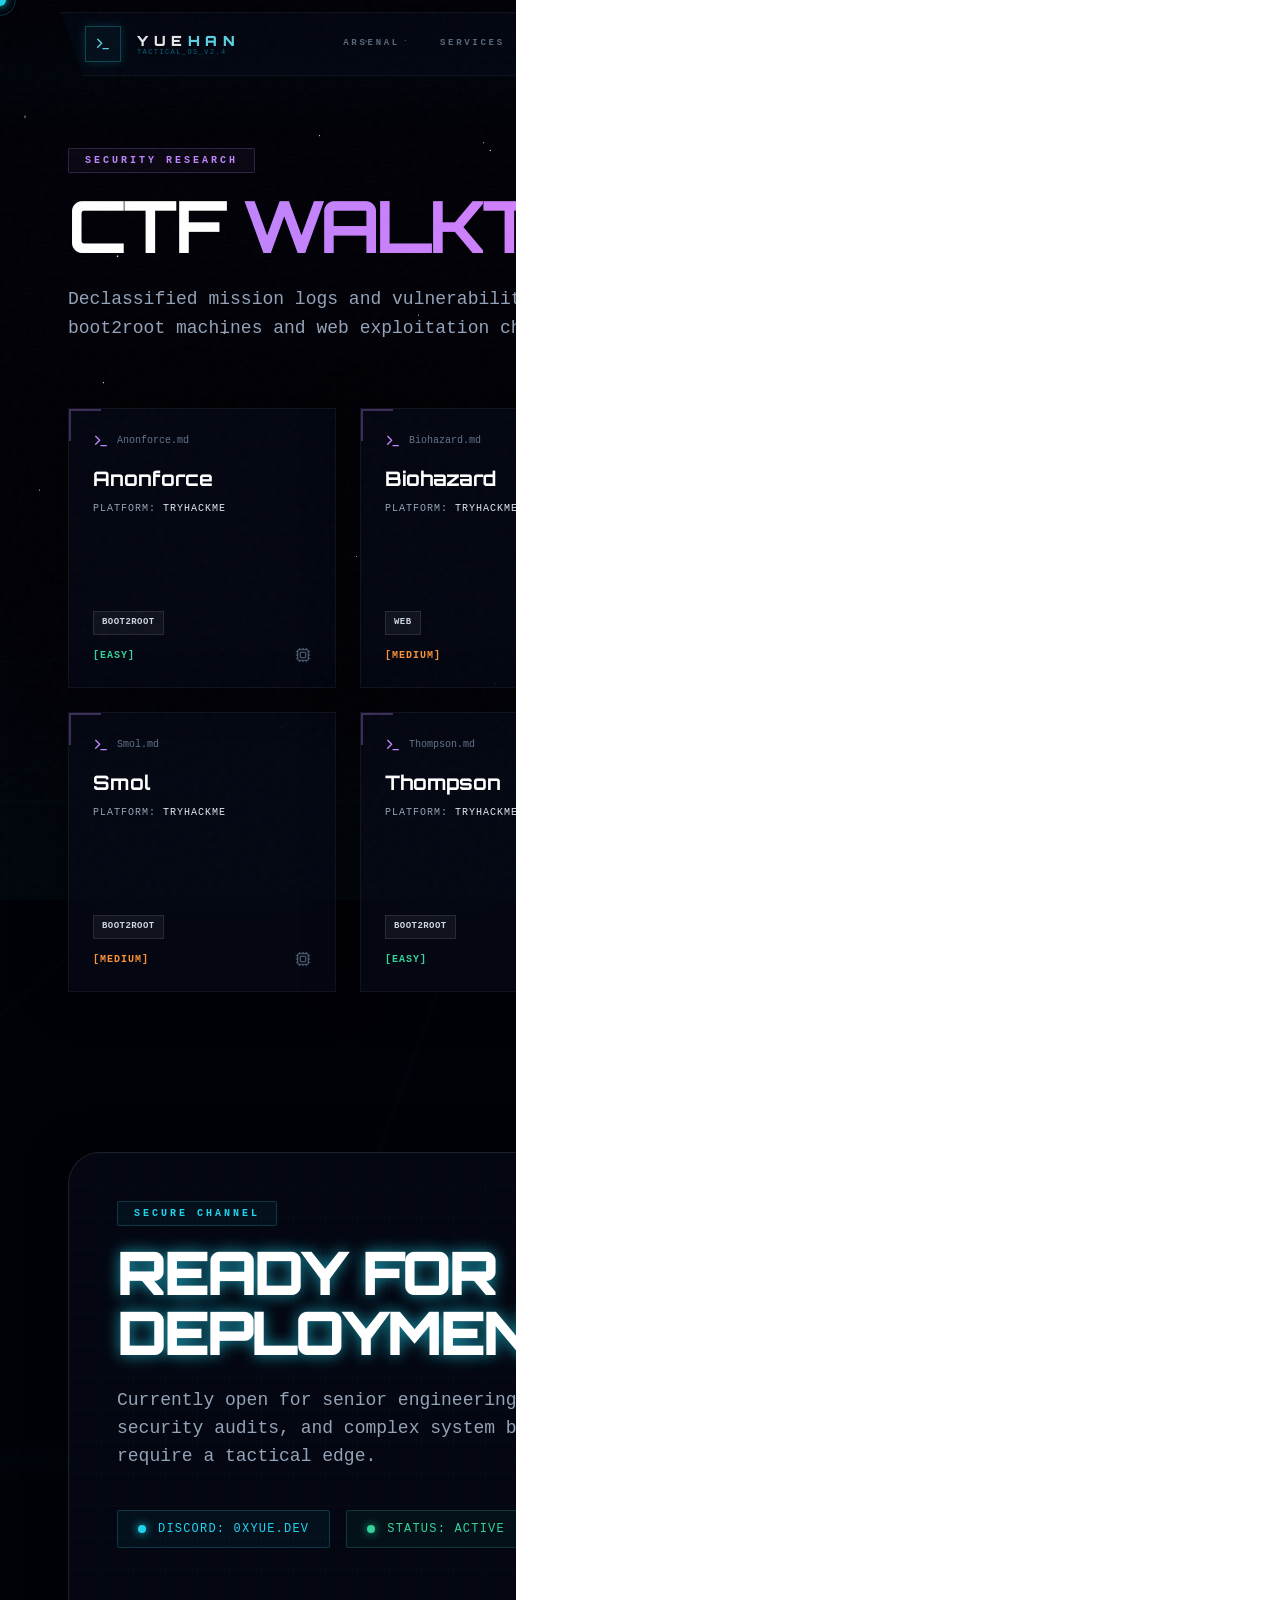
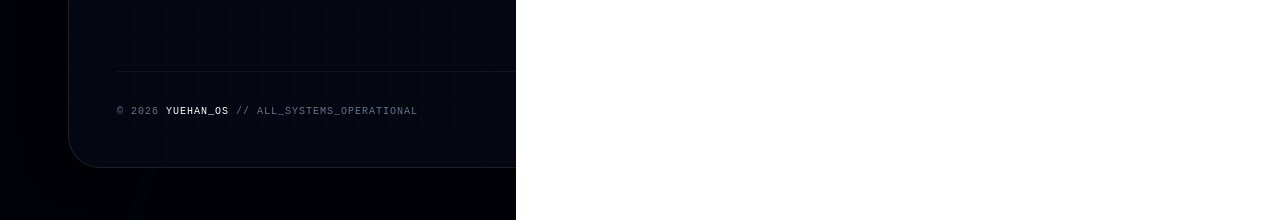
==== Walkthroughs/index.html @ 35891948 "feat: redesign Walkthroughs page to match portfolio aesthetic" ====
<!DOCTYPE html>
<html lang="en" class="dark">
  <head>
    <meta charset="UTF-8" />
    <meta name="viewport" content="width=device-width, initial-scale=1.0" />
    <title>Yuehan | Walkthroughs</title>
    <link href="https://fonts.googleapis.com/css2?family=JetBrains+Mono:wght@400;700&family=Orbitron:wght@400;700;900&display=swap" rel="stylesheet">
    <script type="module" crossorigin src="/assets/walkthroughs-Bju62c8s.js"></script>
    <link rel="modulepreload" crossorigin href="/assets/index-D3hZg1Zr.js">
    <link rel="stylesheet" crossorigin href="/assets/index-D-_V9vJ5.css">
  </head>
  <body>
    <div id="root" style="color: white; font-family: monospace; padding: 20px;">[ INITIALIZING NEURAL INTERFACE... ]</div>
  </body>
</html>
---- assets/index-D-_V9vJ5.css ----
*,:before,:after{--tw-border-spacing-x: 0;--tw-border-spacing-y: 0;--tw-translate-x: 0;--tw-translate-y: 0;--tw-rotate: 0;--tw-skew-x: 0;--tw-skew-y: 0;--tw-scale-x: 1;--tw-scale-y: 1;--tw-pan-x: ;--tw-pan-y: ;--tw-pinch-zoom: ;--tw-scroll-snap-strictness: proximity;--tw-gradient-from-position: ;--tw-gradient-via-position: ;--tw-gradient-to-position: ;--tw-ordinal: ;--tw-slashed-zero: ;--tw-numeric-figure: ;--tw-numeric-spacing: ;--tw-numeric-fraction: ;--tw-ring-inset: ;--tw-ring-offset-width: 0px;--tw-ring-offset-color: #fff;--tw-ring-color: rgb(59 130 246 / .5);--tw-ring-offset-shadow: 0 0 #0000;--tw-ring-shadow: 0 0 #0000;--tw-shadow: 0 0 #0000;--tw-shadow-colored: 0 0 #0000;--tw-blur: ;--tw-brightness: ;--tw-contrast: ;--tw-grayscale: ;--tw-hue-rotate: ;--tw-invert: ;--tw-saturate: ;--tw-sepia: ;--tw-drop-shadow: ;--tw-backdrop-blur: ;--tw-backdrop-brightness: ;--tw-backdrop-contrast: ;--tw-backdrop-grayscale: ;--tw-backdrop-hue-rotate: ;--tw-backdrop-invert: ;--tw-backdrop-opacity: ;--tw-backdrop-saturate: ;--tw-backdrop-sepia: ;--tw-contain-size: ;--tw-contain-layout: ;--tw-contain-paint: ;--tw-contain-style: }::backdrop{--tw-border-spacing-x: 0;--tw-border-spacing-y: 0;--tw-translate-x: 0;--tw-translate-y: 0;--tw-rotate: 0;--tw-skew-x: 0;--tw-skew-y: 0;--tw-scale-x: 1;--tw-scale-y: 1;--tw-pan-x: ;--tw-pan-y: ;--tw-pinch-zoom: ;--tw-scroll-snap-strictness: proximity;--tw-gradient-from-position: ;--tw-gradient-via-position: ;--tw-gradient-to-position: ;--tw-ordinal: ;--tw-slashed-zero: ;--tw-numeric-figure: ;--tw-numeric-spacing: ;--tw-numeric-fraction: ;--tw-ring-inset: ;--tw-ring-offset-width: 0px;--tw-ring-offset-color: #fff;--tw-ring-color: rgb(59 130 246 / .5);--tw-ring-offset-shadow: 0 0 #0000;--tw-ring-shadow: 0 0 #0000;--tw-shadow: 0 0 #0000;--tw-shadow-colored: 0 0 #0000;--tw-blur: ;--tw-brightness: ;--tw-contrast: ;--tw-grayscale: ;--tw-hue-rotate: ;--tw-invert: ;--tw-saturate: ;--tw-sepia: ;--tw-drop-shadow: ;--tw-backdrop-blur: ;--tw-backdrop-brightness: ;--tw-backdrop-contrast: ;--tw-backdrop-grayscale: ;--tw-backdrop-hue-rotate: ;--tw-backdrop-invert: ;--tw-backdrop-opacity: ;--tw-backdrop-saturate: ;--tw-backdrop-sepia: ;--tw-contain-size: ;--tw-contain-layout: ;--tw-contain-paint: ;--tw-contain-style: }*,:before,:after{box-sizing:border-box;border-width:0;border-style:solid;border-color:#e5e7eb}:before,:after{--tw-content: ""}html,:host{line-height:1.5;-webkit-text-size-adjust:100%;-moz-tab-size:4;-o-tab-size:4;tab-size:4;font-family:ui-sans-serif,system-ui,sans-serif,"Apple Color Emoji","Segoe UI Emoji",Segoe UI Symbol,"Noto Color Emoji";font-feature-settings:normal;font-variation-settings:normal;-webkit-tap-highlight-color:transparent}body{margin:0;line-height:inherit}hr{height:0;color:inherit;border-top-width:1px}abbr:where([title]){-webkit-text-decoration:underline dotted;text-decoration:underline dotted}h1,h2,h3,h4,h5,h6{font-size:inherit;font-weight:inherit}a{color:inherit;text-decoration:inherit}b,strong{font-weight:bolder}code,kbd,samp,pre{font-family:ui-monospace,SFMono-Regular,Menlo,Monaco,Consolas,Liberation Mono,Courier New,monospace;font-feature-settings:normal;font-variation-settings:normal;font-size:1em}small{font-size:80%}sub,sup{font-size:75%;line-height:0;position:relative;vertical-align:baseline}sub{bottom:-.25em}sup{top:-.5em}table{text-indent:0;border-color:inherit;border-collapse:collapse}button,input,optgroup,select,textarea{font-family:inherit;font-feature-settings:inherit;font-variation-settings:inherit;font-size:100%;font-weight:inherit;line-height:inherit;letter-spacing:inherit;color:inherit;margin:0;padding:0}button,select{text-transform:none}button,input:where([type=button]),input:where([type=reset]),input:where([type=submit]){-webkit-appearance:button;background-color:transparent;background-image:none}:-moz-focusring{outline:auto}:-moz-ui-invalid{box-shadow:none}progress{vertical-align:baseline}::-webkit-inner-spin-button,::-webkit-outer-spin-button{height:auto}[type=search]{-webkit-appearance:textfield;outline-offset:-2px}::-webkit-search-decoration{-webkit-appearance:none}::-webkit-file-upload-button{-webkit-appearance:button;font:inherit}summary{display:list-item}blockquote,dl,dd,h1,h2,h3,h4,h5,h6,hr,figure,p,pre{margin:0}fieldset{margin:0;padding:0}legend{padding:0}ol,ul,menu{list-style:none;margin:0;padding:0}dialog{padding:0}textarea{resize:vertical}input::-moz-placeholder,textarea::-moz-placeholder{opacity:1;color:#9ca3af}input::placeholder,textarea::placeholder{opacity:1;color:#9ca3af}button,[role=button]{cursor:pointer}:disabled{cursor:default}img,svg,video,canvas,audio,iframe,embed,object{display:block;vertical-align:middle}img,video{max-width:100%;height:auto}[hidden]:where(:not([hidden=until-found])){display:none}html{scroll-behavior:smooth}body{background:#010208;color:#e6edf3;font-family:JetBrains Mono,monospace;overflow-x:hidden}h1,h2,h3,.brand-font{font-family:Orbitron,sans-serif}::-moz-selection{background:#22d3ee47;color:#ecfeff}::selection{background:#22d3ee47;color:#ecfeff}.prose{color:var(--tw-prose-body);max-width:65ch}.prose :where(p):not(:where([class~=not-prose],[class~=not-prose] *)){margin-top:1.25em;margin-bottom:1.25em}.prose :where([class~=lead]):not(:where([class~=not-prose],[class~=not-prose] *)){color:var(--tw-prose-lead);font-size:1.25em;line-height:1.6;margin-top:1.2em;margin-bottom:1.2em}.prose :where(a):not(:where([class~=not-prose],[class~=not-prose] *)){color:var(--tw-prose-links);text-decoration:underline;font-weight:500}.prose :where(strong):not(:where([class~=not-prose],[class~=not-prose] *)){color:var(--tw-prose-bold);font-weight:600}.prose :where(a strong):not(:where([class~=not-prose],[class~=not-prose] *)){color:inherit}.prose :where(blockquote strong):not(:where([class~=not-prose],[class~=not-prose] *)){color:inherit}.prose :where(thead th strong):not(:where([class~=not-prose],[class~=not-prose] *)){color:inherit}.prose :where(ol):not(:where([class~=not-prose],[class~=not-prose] *)){list-style-type:decimal;margin-top:1.25em;margin-bottom:1.25em;padding-inline-start:1.625em}.prose :where(ol[type=A]):not(:where([class~=not-prose],[class~=not-prose] *)){list-style-type:upper-alpha}.prose :where(ol[type=a]):not(:where([class~=not-prose],[class~=not-prose] *)){list-style-type:lower-alpha}.prose :where(ol[type=A s]):not(:where([class~=not-prose],[class~=not-prose] *)){list-style-type:upper-alpha}.prose :where(ol[type=a s]):not(:where([class~=not-prose],[class~=not-prose] *)){list-style-type:lower-alpha}.prose :where(ol[type=I]):not(:where([class~=not-prose],[class~=not-prose] *)){list-style-type:upper-roman}.prose :where(ol[type=i]):not(:where([class~=not-prose],[class~=not-prose] *)){list-style-type:lower-roman}.prose :where(ol[type=I s]):not(:where([class~=not-prose],[class~=not-prose] *)){list-style-type:upper-roman}.prose :where(ol[type=i s]):not(:where([class~=not-prose],[class~=not-prose] *)){list-style-type:lower-roman}.prose :where(ol[type="1"]):not(:where([class~=not-prose],[class~=not-prose] *)){list-style-type:decimal}.prose :where(ul):not(:where([class~=not-prose],[class~=not-prose] *)){list-style-type:disc;margin-top:1.25em;margin-bottom:1.25em;padding-inline-start:1.625em}.prose :where(ol>li):not(:where([class~=not-prose],[class~=not-prose] *))::marker{font-weight:400;color:var(--tw-prose-counters)}.prose :where(ul>li):not(:where([class~=not-prose],[class~=not-prose] *))::marker{color:var(--tw-prose-bullets)}.prose :where(dt):not(:where([class~=not-prose],[class~=not-prose] *)){color:var(--tw-prose-headings);font-weight:600;margin-top:1.25em}.prose :where(hr):not(:where([class~=not-prose],[class~=not-prose] *)){border-color:var(--tw-prose-hr);border-top-width:1px;margin-top:3em;margin-bottom:3em}.prose :where(blockquote):not(:where([class~=not-prose],[class~=not-prose] *)){font-weight:500;font-style:italic;color:var(--tw-prose-quotes);border-inline-start-width:.25rem;border-inline-start-color:var(--tw-prose-quote-borders);quotes:"“""”""‘""’";margin-top:1.6em;margin-bottom:1.6em;padding-inline-start:1em}.prose :where(blockquote p:first-of-type):not(:where([class~=not-prose],[class~=not-prose] *)):before{content:open-quote}.prose :where(blockquote p:last-of-type):not(:where([class~=not-prose],[class~=not-prose] *)):after{content:close-quote}.prose :where(h1):not(:where([class~=not-prose],[class~=not-prose] *)){color:var(--tw-prose-headings);font-weight:800;font-size:2.25em;margin-top:0;margin-bottom:.8888889em;line-height:1.1111111}.prose :where(h1 strong):not(:where([class~=not-prose],[class~=not-prose] *)){font-weight:900;color:inherit}.prose :where(h2):not(:where([class~=not-prose],[class~=not-prose] *)){color:var(--tw-prose-headings);font-weight:700;font-size:1.5em;margin-top:2em;margin-bottom:1em;line-height:1.3333333}.prose :where(h2 strong):not(:where([class~=not-prose],[class~=not-prose] *)){font-weight:800;color:inherit}.prose :where(h3):not(:where([class~=not-prose],[class~=not-prose] *)){color:var(--tw-prose-headings);font-weight:600;font-size:1.25em;margin-top:1.6em;margin-bottom:.6em;line-height:1.6}.prose :where(h3 strong):not(:where([class~=not-prose],[class~=not-prose] *)){font-weight:700;color:inherit}.prose :where(h4):not(:where([class~=not-prose],[class~=not-prose] *)){color:var(--tw-prose-headings);font-weight:600;margin-top:1.5em;margin-bottom:.5em;line-height:1.5}.prose :where(h4 strong):not(:where([class~=not-prose],[class~=not-prose] *)){font-weight:700;color:inherit}.prose :where(img):not(:where([class~=not-prose],[class~=not-prose] *)){margin-top:2em;margin-bottom:2em}.prose :where(picture):not(:where([class~=not-prose],[class~=not-prose] *)){display:block;margin-top:2em;margin-bottom:2em}.prose :where(video):not(:where([class~=not-prose],[class~=not-prose] *)){margin-top:2em;margin-bottom:2em}.prose :where(kbd):not(:where([class~=not-prose],[class~=not-prose] *)){font-weight:500;font-family:inherit;color:var(--tw-prose-kbd);box-shadow:0 0 0 1px var(--tw-prose-kbd-shadows),0 3px 0 var(--tw-prose-kbd-shadows);font-size:.875em;border-radius:.3125rem;padding-top:.1875em;padding-inline-end:.375em;padding-bottom:.1875em;padding-inline-start:.375em}.prose :where(code):not(:where([class~=not-prose],[class~=not-prose] *)){color:var(--tw-prose-code);font-weight:600;font-size:.875em}.prose :where(code):not(:where([class~=not-prose],[class~=not-prose] *)):before{content:"`"}.prose :where(code):not(:where([class~=not-prose],[class~=not-prose] *)):after{content:"`"}.prose :where(a code):not(:where([class~=not-prose],[class~=not-prose] *)){color:inherit}.prose :where(h1 code):not(:where([class~=not-prose],[class~=not-prose] *)){color:inherit}.prose :where(h2 code):not(:where([class~=not-prose],[class~=not-prose] *)){color:inherit;font-size:.875em}.prose :where(h3 code):not(:where([class~=not-prose],[class~=not-prose] *)){color:inherit;font-size:.9em}.prose :where(h4 code):not(:where([class~=not-prose],[class~=not-prose] *)){color:inherit}.prose :where(blockquote code):not(:where([class~=not-prose],[class~=not-prose] *)){color:inherit}.prose :where(thead th code):not(:where([class~=not-prose],[class~=not-prose] *)){color:inherit}.prose :where(pre):not(:where([class~=not-prose],[class~=not-prose] *)){color:var(--tw-prose-pre-code);background-color:var(--tw-prose-pre-bg);overflow-x:auto;font-weight:400;font-size:.875em;line-height:1.7142857;margin-top:1.7142857em;margin-bottom:1.7142857em;border-radius:.375rem;padding-top:.8571429em;padding-inline-end:1.1428571em;padding-bottom:.8571429em;padding-inline-start:1.1428571em}.prose :where(pre code):not(:where([class~=not-prose],[class~=not-prose] *)){background-color:transparent;border-width:0;border-radius:0;padding:0;font-weight:inherit;color:inherit;font-size:inherit;font-family:inherit;line-height:inherit}.prose :where(pre code):not(:where([class~=not-prose],[class~=not-prose] *)):before{content:none}.prose :where(pre code):not(:where([class~=not-prose],[class~=not-prose] *)):after{content:none}.prose :where(table):not(:where([class~=not-prose],[class~=not-prose] *)){width:100%;table-layout:auto;margin-top:2em;margin-bottom:2em;font-size:.875em;line-height:1.7142857}.prose :where(thead):not(:where([class~=not-prose],[class~=not-prose] *)){border-bottom-width:1px;border-bottom-color:var(--tw-prose-th-borders)}.prose :where(thead th):not(:where([class~=not-prose],[class~=not-prose] *)){color:var(--tw-prose-headings);font-weight:600;vertical-align:bottom;padding-inline-end:.5714286em;padding-bottom:.5714286em;padding-inline-start:.5714286em}.prose :where(tbody tr):not(:where([class~=not-prose],[class~=not-prose] *)){border-bottom-width:1px;border-bottom-color:var(--tw-prose-td-borders)}.prose :where(tbody tr:last-child):not(:where([class~=not-prose],[class~=not-prose] *)){border-bottom-width:0}.prose :where(tbody td):not(:where([class~=not-prose],[class~=not-prose] *)){vertical-align:baseline}.prose :where(tfoot):not(:where([class~=not-prose],[class~=not-prose] *)){border-top-width:1px;border-top-color:var(--tw-prose-th-borders)}.prose :where(tfoot td):not(:where([class~=not-prose],[class~=not-prose] *)){vertical-align:top}.prose :where(th,td):not(:where([class~=not-prose],[class~=not-prose] *)){text-align:start}.prose :where(figure>*):not(:where([class~=not-prose],[class~=not-prose] *)){margin-top:0;margin-bottom:0}.prose :where(figcaption):not(:where([class~=not-prose],[class~=not-prose] *)){color:var(--tw-prose-captions);font-size:.875em;line-height:1.4285714;margin-top:.8571429em}.prose{--tw-prose-body: #374151;--tw-prose-headings: #111827;--tw-prose-lead: #4b5563;--tw-prose-links: #111827;--tw-prose-bold: #111827;--tw-prose-counters: #6b7280;--tw-prose-bullets: #d1d5db;--tw-prose-hr: #e5e7eb;--tw-prose-quotes: #111827;--tw-prose-quote-borders: #e5e7eb;--tw-prose-captions: #6b7280;--tw-prose-kbd: #111827;--tw-prose-kbd-shadows: rgb(17 24 39 / 10%);--tw-prose-code: #111827;--tw-prose-pre-code: #e5e7eb;--tw-prose-pre-bg: #1f2937;--tw-prose-th-borders: #d1d5db;--tw-prose-td-borders: #e5e7eb;--tw-prose-invert-body: #d1d5db;--tw-prose-invert-headings: #fff;--tw-prose-invert-lead: #9ca3af;--tw-prose-invert-links: #fff;--tw-prose-invert-bold: #fff;--tw-prose-invert-counters: #9ca3af;--tw-prose-invert-bullets: #4b5563;--tw-prose-invert-hr: #374151;--tw-prose-invert-quotes: #f3f4f6;--tw-prose-invert-quote-borders: #374151;--tw-prose-invert-captions: #9ca3af;--tw-prose-invert-kbd: #fff;--tw-prose-invert-kbd-shadows: rgb(255 255 255 / 10%);--tw-prose-invert-code: #fff;--tw-prose-invert-pre-code: #d1d5db;--tw-prose-invert-pre-bg: rgb(0 0 0 / 50%);--tw-prose-invert-th-borders: #4b5563;--tw-prose-invert-td-borders: #374151;font-size:1rem;line-height:1.75}.prose :where(picture>img):not(:where([class~=not-prose],[class~=not-prose] *)){margin-top:0;margin-bottom:0}.prose :where(li):not(:where([class~=not-prose],[class~=not-prose] *)){margin-top:.5em;margin-bottom:.5em}.prose :where(ol>li):not(:where([class~=not-prose],[class~=not-prose] *)){padding-inline-start:.375em}.prose :where(ul>li):not(:where([class~=not-prose],[class~=not-prose] *)){padding-inline-start:.375em}.prose :where(.prose>ul>li p):not(:where([class~=not-prose],[class~=not-prose] *)){margin-top:.75em;margin-bottom:.75em}.prose :where(.prose>ul>li>p:first-child):not(:where([class~=not-prose],[class~=not-prose] *)){margin-top:1.25em}.prose :where(.prose>ul>li>p:last-child):not(:where([class~=not-prose],[class~=not-prose] *)){margin-bottom:1.25em}.prose :where(.prose>ol>li>p:first-child):not(:where([class~=not-prose],[class~=not-prose] *)){margin-top:1.25em}.prose :where(.prose>ol>li>p:last-child):not(:where([class~=not-prose],[class~=not-prose] *)){margin-bottom:1.25em}.prose :where(ul ul,ul ol,ol ul,ol ol):not(:where([class~=not-prose],[class~=not-prose] *)){margin-top:.75em;margin-bottom:.75em}.prose :where(dl):not(:where([class~=not-prose],[class~=not-prose] *)){margin-top:1.25em;margin-bottom:1.25em}.prose :where(dd):not(:where([class~=not-prose],[class~=not-prose] *)){margin-top:.5em;padding-inline-start:1.625em}.prose :where(hr+*):not(:where([class~=not-prose],[class~=not-prose] *)){margin-top:0}.prose :where(h2+*):not(:where([class~=not-prose],[class~=not-prose] *)){margin-top:0}.prose :where(h3+*):not(:where([class~=not-prose],[class~=not-prose] *)){margin-top:0}.prose :where(h4+*):not(:where([class~=not-prose],[class~=not-prose] *)){margin-top:0}.prose :where(thead th:first-child):not(:where([class~=not-prose],[class~=not-prose] *)){padding-inline-start:0}.prose :where(thead th:last-child):not(:where([class~=not-prose],[class~=not-prose] *)){padding-inline-end:0}.prose :where(tbody td,tfoot td):not(:where([class~=not-prose],[class~=not-prose] *)){padding-top:.5714286em;padding-inline-end:.5714286em;padding-bottom:.5714286em;padding-inline-start:.5714286em}.prose :where(tbody td:first-child,tfoot td:first-child):not(:where([class~=not-prose],[class~=not-prose] *)){padding-inline-start:0}.prose :where(tbody td:last-child,tfoot td:last-child):not(:where([class~=not-prose],[class~=not-prose] *)){padding-inline-end:0}.prose :where(figure):not(:where([class~=not-prose],[class~=not-prose] *)){margin-top:2em;margin-bottom:2em}.prose :where(.prose>:first-child):not(:where([class~=not-prose],[class~=not-prose] *)){margin-top:0}.prose :where(.prose>:last-child):not(:where([class~=not-prose],[class~=not-prose] *)){margin-bottom:0}.prose-invert{--tw-prose-body: var(--tw-prose-invert-body);--tw-prose-headings: var(--tw-prose-invert-headings);--tw-prose-lead: var(--tw-prose-invert-lead);--tw-prose-links: var(--tw-prose-invert-links);--tw-prose-bold: var(--tw-prose-invert-bold);--tw-prose-counters: var(--tw-prose-invert-counters);--tw-prose-bullets: var(--tw-prose-invert-bullets);--tw-prose-hr: var(--tw-prose-invert-hr);--tw-prose-quotes: var(--tw-prose-invert-quotes);--tw-prose-quote-borders: var(--tw-prose-invert-quote-borders);--tw-prose-captions: var(--tw-prose-invert-captions);--tw-prose-kbd: var(--tw-prose-invert-kbd);--tw-prose-kbd-shadows: var(--tw-prose-invert-kbd-shadows);--tw-prose-code: var(--tw-prose-invert-code);--tw-prose-pre-code: var(--tw-prose-invert-pre-code);--tw-prose-pre-bg: var(--tw-prose-invert-pre-bg);--tw-prose-th-borders: var(--tw-prose-invert-th-borders);--tw-prose-td-borders: var(--tw-prose-invert-td-borders)}.glass-panel{background:#060a16bf;backdrop-filter:blur(24px);-webkit-backdrop-filter:blur(24px);border:1px solid rgba(34,211,238,.1);box-shadow:0 0 40px #00000080;position:relative}.cyber-corners:before,.cyber-corners:after{content:"";position:absolute;width:10px;height:10px;pointer-events:none;transition:all .3s ease}.cyber-corners:before{top:-1px;left:-1px;border-top:2px solid #22d3ee;border-left:2px solid #22d3ee}.cyber-corners:after{bottom:-1px;right:-1px;border-bottom:2px solid #dc2626;border-right:2px solid #dc2626}.cyber-corners:hover:before{width:20px;height:20px;box-shadow:0 0 10px #22d3ee}.cyber-corners:hover:after{width:20px;height:20px;box-shadow:0 0 10px #dc2626}.hud-tag{position:absolute;top:-.75rem;left:1.5rem;z-index:10;border-width:1px;border-color:#22d3ee4d;--tw-bg-opacity: 1;background-color:rgb(1 2 8 / var(--tw-bg-opacity, 1));padding:.125rem .5rem;font-family:ui-monospace,SFMono-Regular,Menlo,Monaco,Consolas,Liberation Mono,Courier New,monospace;font-size:8px;text-transform:uppercase;letter-spacing:.2em;--tw-text-opacity: 1;color:rgb(34 211 238 / var(--tw-text-opacity, 1))}.cyber-button{position:relative;--tw-bg-opacity: 1;background-color:rgb(34 211 238 / var(--tw-bg-opacity, 1));padding:1rem 2rem;font-weight:700;text-transform:uppercase;letter-spacing:.1em;--tw-text-opacity: 1;color:rgb(2 6 23 / var(--tw-text-opacity, 1));transition-property:all;transition-timing-function:cubic-bezier(.4,0,.2,1);transition-duration:.3s;clip-path:polygon(12% 0,100% 0,100% 75%,88% 100%,0 100%,0% 25%)}.cyber-button:hover{--tw-translate-y: -.25rem;transform:translate(var(--tw-translate-x),var(--tw-translate-y)) rotate(var(--tw-rotate)) skew(var(--tw-skew-x)) skewY(var(--tw-skew-y)) scaleX(var(--tw-scale-x)) scaleY(var(--tw-scale-y));--tw-bg-opacity: 1;background-color:rgb(103 232 249 / var(--tw-bg-opacity, 1));--tw-shadow: 0 0 30px rgba(34,211,238,.6);--tw-shadow-colored: 0 0 30px var(--tw-shadow-color);box-shadow:var(--tw-ring-offset-shadow, 0 0 #0000),var(--tw-ring-shadow, 0 0 #0000),var(--tw-shadow)}.section-shell{position:relative;margin-left:auto;margin-right:auto;width:100%;max-width:80rem;padding-left:1rem;padding-right:1rem}@media(min-width:640px){.section-shell{padding-left:1.5rem;padding-right:1.5rem}}@media(min-width:1024px){.section-shell{padding-left:3rem;padding-right:3rem}}.section-kicker{display:inline-flex;align-items:center;gap:.75rem;border-radius:.125rem;border-width:1px;border-color:#22d3ee33;background-color:#22d3ee0d;padding:.25rem 1rem;font-size:10px;font-weight:700;text-transform:uppercase;letter-spacing:.3em;--tw-text-opacity: 1;color:rgb(34 211 238 / var(--tw-text-opacity, 1))}.section-title{font-size:2.25rem;line-height:2.5rem;font-weight:900;text-transform:uppercase;letter-spacing:-.05em;--tw-text-opacity: 1;color:rgb(255 255 255 / var(--tw-text-opacity, 1))}@media(min-width:768px){.section-title{font-size:3.75rem;line-height:1}}@media(min-width:1024px){.section-title{font-size:4.5rem;line-height:1}}.text-glow-cyan{text-shadow:0 0 15px rgba(34,211,238,.7)}@keyframes cyber-glitch{0%{transform:translate(2px);opacity:.8}20%{transform:translate(-2px,-2px);opacity:.5;filter:hue-rotate(90deg)}40%{transform:translate(2px,2px);opacity:.7;filter:contrast(200%)}60%{transform:translate(-2px);opacity:.6;filter:blur(1px)}80%{transform:translate(2px,-2px);opacity:.8}to{transform:translate(0);opacity:1}}.glitch-active{animation:cyber-glitch .1s steps(2) infinite;pointer-events:none;-webkit-user-select:none;-moz-user-select:none;user-select:none}.pointer-events-none{pointer-events:none}.visible{visibility:visible}.static{position:static}.fixed{position:fixed}.absolute{position:absolute}.relative{position:relative}.inset-0{top:0;right:0;bottom:0;left:0}.-left-1\.5{left:-.375rem}.-left-4{left:-1rem}.-top-1\.5{top:-.375rem}.-top-4{top:-1rem}.-top-6{top:-1.5rem}.bottom-0{bottom:0}.bottom-4{bottom:1rem}.bottom-6{bottom:1.5rem}.bottom-8{bottom:2rem}.left-0{left:0}.left-1\/2{left:50%}.left-6{left:1.5rem}.left-\[-5px\]{left:-5px}.right-0{right:0}.right-4{right:1rem}.right-6{right:1.5rem}.top-0{top:0}.top-1\/2{top:50%}.top-4{top:1rem}.top-6{top:1.5rem}.z-0{z-index:0}.z-10{z-index:10}.z-20{z-index:20}.z-50{z-index:50}.z-\[-1\]{z-index:-1}.z-\[100\]{z-index:100}.z-\[35\]{z-index:35}.z-\[80\]{z-index:80}.z-\[9998\]{z-index:9998}.z-\[9999\]{z-index:9999}.mx-auto{margin-left:auto;margin-right:auto}.-mt-1{margin-top:-.25rem}.mb-1{margin-bottom:.25rem}.mb-10{margin-bottom:2.5rem}.mb-16{margin-bottom:4rem}.mb-2{margin-bottom:.5rem}.mb-3{margin-bottom:.75rem}.mb-4{margin-bottom:1rem}.mb-6{margin-bottom:1.5rem}.mb-8{margin-bottom:2rem}.mr-2{margin-right:.5rem}.mt-0\.5{margin-top:.125rem}.mt-1{margin-top:.25rem}.mt-10{margin-top:2.5rem}.mt-12{margin-top:3rem}.mt-16{margin-top:4rem}.mt-2{margin-top:.5rem}.mt-4{margin-top:1rem}.mt-6{margin-top:1.5rem}.mt-8{margin-top:2rem}.mt-auto{margin-top:auto}.line-clamp-3{overflow:hidden;display:-webkit-box;-webkit-box-orient:vertical;-webkit-line-clamp:3}.block{display:block}.flex{display:flex}.inline-flex{display:inline-flex}.grid{display:grid}.hidden{display:none}.h-1{height:.25rem}.h-1\.5{height:.375rem}.h-12{height:3rem}.h-16{height:4rem}.h-2{height:.5rem}.h-3{height:.75rem}.h-32{height:8rem}.h-4{height:1rem}.h-48{height:12rem}.h-5{height:1.25rem}.h-6{height:1.5rem}.h-64{height:16rem}.h-8{height:2rem}.h-9{height:2.25rem}.h-\[1px\]{height:1px}.h-\[280px\]{height:280px}.h-\[2px\]{height:2px}.h-\[600px\]{height:600px}.h-full{height:100%}.max-h-\[85vh\]{max-height:85vh}.max-h-\[90vh\]{max-height:90vh}.min-h-\[24rem\]{min-height:24rem}.min-h-\[30rem\]{min-height:30rem}.min-h-\[600px\]{min-height:600px}.min-h-\[calc\(100vh-6rem\)\]{min-height:calc(100vh - 6rem)}.min-h-screen{min-height:100vh}.w-0{width:0px}.w-1{width:.25rem}.w-1\.5{width:.375rem}.w-1\/2{width:50%}.w-1\/3{width:33.333333%}.w-10{width:2.5rem}.w-12{width:3rem}.w-2{width:.5rem}.w-3{width:.75rem}.w-4{width:1rem}.w-48{width:12rem}.w-5{width:1.25rem}.w-6{width:1.5rem}.w-8{width:2rem}.w-9{width:2.25rem}.w-\[1px\]{width:1px}.w-\[600px\]{width:600px}.w-\[85\%\]{width:85%}.w-fit{width:-moz-fit-content;width:fit-content}.w-full{width:100%}.max-w-2xl{max-width:42rem}.max-w-3xl{max-width:48rem}.max-w-4xl{max-width:56rem}.max-w-5xl{max-width:64rem}.max-w-full{max-width:100%}.max-w-none{max-width:none}.max-w-xl{max-width:36rem}.flex-1{flex:1 1 0%}.flex-none{flex:none}.flex-shrink-0{flex-shrink:0}.flex-grow{flex-grow:1}.origin-center{transform-origin:center}.-translate-x-1\/2{--tw-translate-x: -50%;transform:translate(var(--tw-translate-x),var(--tw-translate-y)) rotate(var(--tw-rotate)) skew(var(--tw-skew-x)) skewY(var(--tw-skew-y)) scaleX(var(--tw-scale-x)) scaleY(var(--tw-scale-y))}.-translate-y-1\/2{--tw-translate-y: -50%;transform:translate(var(--tw-translate-x),var(--tw-translate-y)) rotate(var(--tw-rotate)) skew(var(--tw-skew-x)) skewY(var(--tw-skew-y)) scaleX(var(--tw-scale-x)) scaleY(var(--tw-scale-y))}.translate-y-0{--tw-translate-y: 0px;transform:translate(var(--tw-translate-x),var(--tw-translate-y)) rotate(var(--tw-rotate)) skew(var(--tw-skew-x)) skewY(var(--tw-skew-y)) scaleX(var(--tw-scale-x)) scaleY(var(--tw-scale-y))}.rotate-90{--tw-rotate: 90deg;transform:translate(var(--tw-translate-x),var(--tw-translate-y)) rotate(var(--tw-rotate)) skew(var(--tw-skew-x)) skewY(var(--tw-skew-y)) scaleX(var(--tw-scale-x)) scaleY(var(--tw-scale-y))}.scale-110{--tw-scale-x: 1.1;--tw-scale-y: 1.1;transform:translate(var(--tw-translate-x),var(--tw-translate-y)) rotate(var(--tw-rotate)) skew(var(--tw-skew-x)) skewY(var(--tw-skew-y)) scaleX(var(--tw-scale-x)) scaleY(var(--tw-scale-y))}.scale-150{--tw-scale-x: 1.5;--tw-scale-y: 1.5;transform:translate(var(--tw-translate-x),var(--tw-translate-y)) rotate(var(--tw-rotate)) skew(var(--tw-skew-x)) skewY(var(--tw-skew-y)) scaleX(var(--tw-scale-x)) scaleY(var(--tw-scale-y))}.transform{transform:translate(var(--tw-translate-x),var(--tw-translate-y)) rotate(var(--tw-rotate)) skew(var(--tw-skew-x)) skewY(var(--tw-skew-y)) scaleX(var(--tw-scale-x)) scaleY(var(--tw-scale-y))}.animate-\[data-flow_20s_linear_infinite\]{animation:data-flow 20s linear infinite}@keyframes bounce{0%,to{transform:translateY(-25%);animation-timing-function:cubic-bezier(.8,0,1,1)}50%{transform:none;animation-timing-function:cubic-bezier(0,0,.2,1)}}.animate-bounce{animation:bounce 1s infinite}@keyframes pulse{50%{opacity:.5}}.animate-pulse{animation:pulse 2s cubic-bezier(.4,0,.6,1) infinite}@keyframes spin{to{transform:rotate(360deg)}}.animate-spin{animation:spin 1s linear infinite}.cursor-pointer{cursor:pointer}.resize{resize:both}.grid-cols-1{grid-template-columns:repeat(1,minmax(0,1fr))}.grid-cols-2{grid-template-columns:repeat(2,minmax(0,1fr))}.flex-col{flex-direction:column}.flex-wrap{flex-wrap:wrap}.items-start{align-items:flex-start}.items-end{align-items:flex-end}.items-center{align-items:center}.justify-end{justify-content:flex-end}.justify-center{justify-content:center}.justify-between{justify-content:space-between}.gap-10{gap:2.5rem}.gap-12{gap:3rem}.gap-2{gap:.5rem}.gap-3{gap:.75rem}.gap-4{gap:1rem}.gap-6{gap:1.5rem}.gap-8{gap:2rem}.gap-x-6{-moz-column-gap:1.5rem;column-gap:1.5rem}.gap-y-3{row-gap:.75rem}.space-y-12>:not([hidden])~:not([hidden]){--tw-space-y-reverse: 0;margin-top:calc(3rem * calc(1 - var(--tw-space-y-reverse)));margin-bottom:calc(3rem * var(--tw-space-y-reverse))}.space-y-3>:not([hidden])~:not([hidden]){--tw-space-y-reverse: 0;margin-top:calc(.75rem * calc(1 - var(--tw-space-y-reverse)));margin-bottom:calc(.75rem * var(--tw-space-y-reverse))}.space-y-4>:not([hidden])~:not([hidden]){--tw-space-y-reverse: 0;margin-top:calc(1rem * calc(1 - var(--tw-space-y-reverse)));margin-bottom:calc(1rem * var(--tw-space-y-reverse))}.space-y-5>:not([hidden])~:not([hidden]){--tw-space-y-reverse: 0;margin-top:calc(1.25rem * calc(1 - var(--tw-space-y-reverse)));margin-bottom:calc(1.25rem * var(--tw-space-y-reverse))}.space-y-6>:not([hidden])~:not([hidden]){--tw-space-y-reverse: 0;margin-top:calc(1.5rem * calc(1 - var(--tw-space-y-reverse)));margin-bottom:calc(1.5rem * var(--tw-space-y-reverse))}.overflow-hidden{overflow:hidden}.overflow-y-auto{overflow-y:auto}.truncate{overflow:hidden;text-overflow:ellipsis;white-space:nowrap}.whitespace-nowrap{white-space:nowrap}.rounded{border-radius:.25rem}.rounded-2xl{border-radius:1rem}.rounded-\[2rem\]{border-radius:2rem}.rounded-full{border-radius:9999px}.rounded-none{border-radius:0}.rounded-sm{border-radius:.125rem}.rounded-xl{border-radius:.75rem}.border{border-width:1px}.border-4{border-width:4px}.border-b{border-bottom-width:1px}.border-b-2{border-bottom-width:2px}.border-l{border-left-width:1px}.border-l-2{border-left-width:2px}.border-r{border-right-width:1px}.border-r-2{border-right-width:2px}.border-t{border-top-width:1px}.border-t-2{border-top-width:2px}.\!border-purple-400\/20{border-color:#c084fc33!important}.border-cyan-400{--tw-border-opacity: 1;border-color:rgb(34 211 238 / var(--tw-border-opacity, 1))}.border-cyan-400\/0{border-color:#22d3ee00}.border-cyan-400\/15{border-color:#22d3ee26}.border-cyan-400\/20{border-color:#22d3ee33}.border-cyan-400\/30{border-color:#22d3ee4d}.border-cyan-400\/50{border-color:#22d3ee80}.border-cyan-500\/30{border-color:#06b6d44d}.border-cyan-500\/50{border-color:#06b6d480}.border-emerald-400\/20{border-color:#34d39933}.border-emerald-500\/30{border-color:#10b9814d}.border-orange-500\/30{border-color:#f973164d}.border-purple-400\/30{border-color:#c084fc4d}.border-purple-500\/20{border-color:#a855f733}.border-rose-500\/30{border-color:#f43f5e4d}.border-rose-500\/50{border-color:#f43f5e80}.border-white\/10{border-color:#ffffff1a}.border-white\/5{border-color:#ffffff0d}.border-t-cyan-400{--tw-border-opacity: 1;border-top-color:rgb(34 211 238 / var(--tw-border-opacity, 1))}.border-t-purple-500{--tw-border-opacity: 1;border-top-color:rgb(168 85 247 / var(--tw-border-opacity, 1))}.\!bg-purple-400\/5{background-color:#c084fc0d!important}.bg-\[\#010208\]{--tw-bg-opacity: 1;background-color:rgb(1 2 8 / var(--tw-bg-opacity, 1))}.bg-\[\#020617\]\/70{background-color:#020617b3}.bg-\[\#060a16\]\/90{background-color:#060a16e6}.bg-black\/60{background-color:#0009}.bg-cyan-400{--tw-bg-opacity: 1;background-color:rgb(34 211 238 / var(--tw-bg-opacity, 1))}.bg-cyan-400\/10{background-color:#22d3ee1a}.bg-cyan-400\/5{background-color:#22d3ee0d}.bg-cyan-500{--tw-bg-opacity: 1;background-color:rgb(6 182 212 / var(--tw-bg-opacity, 1))}.bg-cyan-500\/10{background-color:#06b6d41a}.bg-cyan-500\/20{background-color:#06b6d433}.bg-cyan-500\/5{background-color:#06b6d40d}.bg-emerald-400{--tw-bg-opacity: 1;background-color:rgb(52 211 153 / var(--tw-bg-opacity, 1))}.bg-emerald-400\/5{background-color:#34d3990d}.bg-emerald-500\/10{background-color:#10b9811a}.bg-emerald-500\/20{background-color:#10b98133}.bg-orange-500\/10{background-color:#f973161a}.bg-purple-400\/10{background-color:#c084fc1a}.bg-purple-500{--tw-bg-opacity: 1;background-color:rgb(168 85 247 / var(--tw-bg-opacity, 1))}.bg-purple-500\/5{background-color:#a855f70d}.bg-red-600{--tw-bg-opacity: 1;background-color:rgb(220 38 38 / var(--tw-bg-opacity, 1))}.bg-rose-500{--tw-bg-opacity: 1;background-color:rgb(244 63 94 / var(--tw-bg-opacity, 1))}.bg-rose-500\/10{background-color:#f43f5e1a}.bg-rose-500\/5{background-color:#f43f5e0d}.bg-slate-900\/90{background-color:#0f172ae6}.bg-slate-900\/95{background-color:#0f172af2}.bg-slate-950\/50{background-color:#02061780}.bg-slate-950\/80{background-color:#020617cc}.bg-transparent{background-color:transparent}.bg-white{--tw-bg-opacity: 1;background-color:rgb(255 255 255 / var(--tw-bg-opacity, 1))}.bg-white\/10{background-color:#ffffff1a}.bg-white\/20{background-color:#fff3}.bg-white\/5{background-color:#ffffff0d}.bg-\[linear-gradient\(90deg\,rgba\(34\,211\,238\,0\.03\)_1px\,transparent_1px\)\,linear-gradient\(180deg\,rgba\(34\,211\,238\,0\.03\)_1px\,transparent_1px\)\]{background-image:linear-gradient(90deg,rgba(34,211,238,.03) 1px,transparent 1px),linear-gradient(180deg,rgba(34,211,238,.03) 1px,transparent 1px)}.bg-\[linear-gradient\(rgba\(34\,211\,238\,0\.02\)_1px\,transparent_1px\)\,linear-gradient\(90deg\,rgba\(34\,211\,238\,0\.02\)_1px\,transparent_1px\)\]{background-image:linear-gradient(rgba(34,211,238,.02) 1px,transparent 1px),linear-gradient(90deg,rgba(34,211,238,.02) 1px,transparent 1px)}.bg-\[linear-gradient\(rgba\(34\,211\,238\,0\.03\)_1px\,transparent_1px\)\,linear-gradient\(90deg\,rgba\(34\,211\,238\,0\.03\)_1px\,transparent_1px\)\]{background-image:linear-gradient(rgba(34,211,238,.03) 1px,transparent 1px),linear-gradient(90deg,rgba(34,211,238,.03) 1px,transparent 1px)}.bg-\[radial-gradient\(circle_at_top\,rgba\(34\,211\,238\,0\.14\)\,transparent_36\%\)\,radial-gradient\(circle_at_bottom_right\,rgba\(225\,29\,72\,0\.12\)\,transparent_30\%\)\]{background-image:radial-gradient(circle at top,rgba(34,211,238,.14),transparent 36%),radial-gradient(circle at bottom right,rgba(225,29,72,.12),transparent 30%)}.bg-\[radial-gradient\(circle_at_top_left\,rgba\(34\,211\,238\,0\.18\)\,transparent_32\%\)\,radial-gradient\(circle_at_bottom_right\,rgba\(225\,29\,72\,0\.12\)\,transparent_28\%\)\,linear-gradient\(180deg\,rgba\(2\,6\,23\,0\.15\)_0\%\,rgba\(2\,6\,23\,0\.55\)_58\%\,rgba\(2\,6\,23\,0\.92\)_100\%\)\]{background-image:radial-gradient(circle at top left,rgba(34,211,238,.18),transparent 32%),radial-gradient(circle at bottom right,rgba(225,29,72,.12),transparent 28%),linear-gradient(180deg,#02061726,#0206178c 58%,#020617eb)}.bg-gradient-to-b{background-image:linear-gradient(to bottom,var(--tw-gradient-stops))}.bg-gradient-to-br{background-image:linear-gradient(to bottom right,var(--tw-gradient-stops))}.bg-gradient-to-r{background-image:linear-gradient(to right,var(--tw-gradient-stops))}.bg-gradient-to-t{background-image:linear-gradient(to top,var(--tw-gradient-stops))}.from-\[\#020617\]{--tw-gradient-from: #020617 var(--tw-gradient-from-position);--tw-gradient-to: rgb(2 6 23 / 0) var(--tw-gradient-to-position);--tw-gradient-stops: var(--tw-gradient-from), var(--tw-gradient-to)}.from-cyan-300{--tw-gradient-from: #67e8f9 var(--tw-gradient-from-position);--tw-gradient-to: rgb(103 232 249 / 0) var(--tw-gradient-to-position);--tw-gradient-stops: var(--tw-gradient-from), var(--tw-gradient-to)}.from-cyan-400{--tw-gradient-from: #22d3ee var(--tw-gradient-from-position);--tw-gradient-to: rgb(34 211 238 / 0) var(--tw-gradient-to-position);--tw-gradient-stops: var(--tw-gradient-from), var(--tw-gradient-to)}.from-cyan-500\/50{--tw-gradient-from: rgb(6 182 212 / .5) var(--tw-gradient-from-position);--tw-gradient-to: rgb(6 182 212 / 0) var(--tw-gradient-to-position);--tw-gradient-stops: var(--tw-gradient-from), var(--tw-gradient-to)}.from-purple-400{--tw-gradient-from: #c084fc var(--tw-gradient-from-position);--tw-gradient-to: rgb(192 132 252 / 0) var(--tw-gradient-to-position);--tw-gradient-stops: var(--tw-gradient-from), var(--tw-gradient-to)}.from-rose-400{--tw-gradient-from: #fb7185 var(--tw-gradient-from-position);--tw-gradient-to: rgb(251 113 133 / 0) var(--tw-gradient-to-position);--tw-gradient-stops: var(--tw-gradient-from), var(--tw-gradient-to)}.from-slate-900{--tw-gradient-from: #0f172a var(--tw-gradient-from-position);--tw-gradient-to: rgb(15 23 42 / 0) var(--tw-gradient-to-position);--tw-gradient-stops: var(--tw-gradient-from), var(--tw-gradient-to)}.from-transparent{--tw-gradient-from: transparent var(--tw-gradient-from-position);--tw-gradient-to: rgb(0 0 0 / 0) var(--tw-gradient-to-position);--tw-gradient-stops: var(--tw-gradient-from), var(--tw-gradient-to)}.from-white\/10{--tw-gradient-from: rgb(255 255 255 / .1) var(--tw-gradient-from-position);--tw-gradient-to: rgb(255 255 255 / 0) var(--tw-gradient-to-position);--tw-gradient-stops: var(--tw-gradient-from), var(--tw-gradient-to)}.via-\[\#020617\]\/60{--tw-gradient-to: rgb(2 6 23 / 0) var(--tw-gradient-to-position);--tw-gradient-stops: var(--tw-gradient-from), rgb(2 6 23 / .6) var(--tw-gradient-via-position), var(--tw-gradient-to)}.via-cyan-400{--tw-gradient-to: rgb(34 211 238 / 0) var(--tw-gradient-to-position);--tw-gradient-stops: var(--tw-gradient-from), #22d3ee var(--tw-gradient-via-position), var(--tw-gradient-to)}.via-cyan-400\/20{--tw-gradient-to: rgb(34 211 238 / 0) var(--tw-gradient-to-position);--tw-gradient-stops: var(--tw-gradient-from), rgb(34 211 238 / .2) var(--tw-gradient-via-position), var(--tw-gradient-to)}.via-purple-500{--tw-gradient-to: rgb(168 85 247 / 0) var(--tw-gradient-to-position);--tw-gradient-stops: var(--tw-gradient-from), #a855f7 var(--tw-gradient-via-position), var(--tw-gradient-to)}.via-rose-500\/20{--tw-gradient-to: rgb(244 63 94 / 0) var(--tw-gradient-to-position);--tw-gradient-stops: var(--tw-gradient-from), rgb(244 63 94 / .2) var(--tw-gradient-via-position), var(--tw-gradient-to)}.via-transparent{--tw-gradient-to: rgb(0 0 0 / 0) var(--tw-gradient-to-position);--tw-gradient-stops: var(--tw-gradient-from), transparent var(--tw-gradient-via-position), var(--tw-gradient-to)}.via-white{--tw-gradient-to: rgb(255 255 255 / 0) var(--tw-gradient-to-position);--tw-gradient-stops: var(--tw-gradient-from), #fff var(--tw-gradient-via-position), var(--tw-gradient-to)}.via-white\/10{--tw-gradient-to: rgb(255 255 255 / 0) var(--tw-gradient-to-position);--tw-gradient-stops: var(--tw-gradient-from), rgb(255 255 255 / .1) var(--tw-gradient-via-position), var(--tw-gradient-to)}.to-cyan-200{--tw-gradient-to: #a5f3fc var(--tw-gradient-to-position)}.to-fuchsia-300{--tw-gradient-to: #f0abfc var(--tw-gradient-to-position)}.to-fuchsia-400{--tw-gradient-to: #e879f9 var(--tw-gradient-to-position)}.to-orange-300{--tw-gradient-to: #fdba74 var(--tw-gradient-to-position)}.to-rose-300{--tw-gradient-to: #fda4af var(--tw-gradient-to-position)}.to-rose-400{--tw-gradient-to: #fb7185 var(--tw-gradient-to-position)}.to-rose-500\/50{--tw-gradient-to: rgb(244 63 94 / .5) var(--tw-gradient-to-position)}.to-transparent{--tw-gradient-to: transparent var(--tw-gradient-to-position)}.bg-\[size\:20px_20px\]{background-size:20px 20px}.bg-\[size\:32px_32px\]{background-size:32px 32px}.bg-\[size\:48px_48px\]{background-size:48px 48px}.bg-clip-text{-webkit-background-clip:text;background-clip:text}.object-cover{-o-object-fit:cover;object-fit:cover}.p-1\.5{padding:.375rem}.p-2{padding:.5rem}.p-3{padding:.75rem}.p-4{padding:1rem}.p-5{padding:1.25rem}.p-6{padding:1.5rem}.p-8{padding:2rem}.px-1{padding-left:.25rem;padding-right:.25rem}.px-2{padding-left:.5rem;padding-right:.5rem}.px-3{padding-left:.75rem;padding-right:.75rem}.px-4{padding-left:1rem;padding-right:1rem}.px-5{padding-left:1.25rem;padding-right:1.25rem}.px-6{padding-left:1.5rem;padding-right:1.5rem}.px-8{padding-left:2rem;padding-right:2rem}.py-1{padding-top:.25rem;padding-bottom:.25rem}.py-1\.5{padding-top:.375rem;padding-bottom:.375rem}.py-10{padding-top:2.5rem;padding-bottom:2.5rem}.py-2{padding-top:.5rem;padding-bottom:.5rem}.py-2\.5{padding-top:.625rem;padding-bottom:.625rem}.py-20{padding-top:5rem;padding-bottom:5rem}.py-24{padding-top:6rem;padding-bottom:6rem}.py-3{padding-top:.75rem;padding-bottom:.75rem}.py-4{padding-top:1rem;padding-bottom:1rem}.pb-16{padding-bottom:4rem}.pb-20{padding-bottom:5rem}.pb-4{padding-bottom:1rem}.pb-8{padding-bottom:2rem}.pt-20{padding-top:5rem}.pt-24{padding-top:6rem}.pt-3{padding-top:.75rem}.pt-32{padding-top:8rem}.pt-8{padding-top:2rem}.text-center{text-align:center}.text-right{text-align:right}.font-mono{font-family:ui-monospace,SFMono-Regular,Menlo,Monaco,Consolas,Liberation Mono,Courier New,monospace}.text-2xl{font-size:1.5rem;line-height:2rem}.text-3xl{font-size:1.875rem;line-height:2.25rem}.text-4xl{font-size:2.25rem;line-height:2.5rem}.text-5xl{font-size:3rem;line-height:1}.text-\[10px\]{font-size:10px}.text-\[6px\]{font-size:6px}.text-\[7px\]{font-size:7px}.text-\[8px\]{font-size:8px}.text-\[9px\]{font-size:9px}.text-base{font-size:1rem;line-height:1.5rem}.text-lg{font-size:1.125rem;line-height:1.75rem}.text-sm{font-size:.875rem;line-height:1.25rem}.text-xl{font-size:1.25rem;line-height:1.75rem}.text-xs{font-size:.75rem;line-height:1rem}.font-black{font-weight:900}.font-bold{font-weight:700}.font-medium{font-weight:500}.uppercase{text-transform:uppercase}.leading-7{line-height:1.75rem}.leading-8{line-height:2rem}.leading-\[0\.95\]{line-height:.95}.leading-none{line-height:1}.leading-relaxed{line-height:1.625}.leading-tight{line-height:1.25}.tracking-\[0\.22em\]{letter-spacing:.22em}.tracking-\[0\.24em\]{letter-spacing:.24em}.tracking-\[0\.25em\]{letter-spacing:.25em}.tracking-\[0\.2em\]{letter-spacing:.2em}.tracking-\[0\.3em\]{letter-spacing:.3em}.tracking-\[0\.4em\]{letter-spacing:.4em}.tracking-tighter{letter-spacing:-.05em}.tracking-wider{letter-spacing:.05em}.tracking-widest{letter-spacing:.1em}.\!text-purple-400{--tw-text-opacity: 1 !important;color:rgb(192 132 252 / var(--tw-text-opacity, 1))!important}.text-cyan-100{--tw-text-opacity: 1;color:rgb(207 250 254 / var(--tw-text-opacity, 1))}.text-cyan-300{--tw-text-opacity: 1;color:rgb(103 232 249 / var(--tw-text-opacity, 1))}.text-cyan-300\/60{color:#67e8f999}.text-cyan-300\/80{color:#67e8f9cc}.text-cyan-400{--tw-text-opacity: 1;color:rgb(34 211 238 / var(--tw-text-opacity, 1))}.text-cyan-400\/50{color:#22d3ee80}.text-cyan-500{--tw-text-opacity: 1;color:rgb(6 182 212 / var(--tw-text-opacity, 1))}.text-cyan-500\/60{color:#06b6d499}.text-emerald-300{--tw-text-opacity: 1;color:rgb(110 231 183 / var(--tw-text-opacity, 1))}.text-emerald-400{--tw-text-opacity: 1;color:rgb(52 211 153 / var(--tw-text-opacity, 1))}.text-emerald-500{--tw-text-opacity: 1;color:rgb(16 185 129 / var(--tw-text-opacity, 1))}.text-orange-400{--tw-text-opacity: 1;color:rgb(251 146 60 / var(--tw-text-opacity, 1))}.text-purple-300{--tw-text-opacity: 1;color:rgb(216 180 254 / var(--tw-text-opacity, 1))}.text-purple-400{--tw-text-opacity: 1;color:rgb(192 132 252 / var(--tw-text-opacity, 1))}.text-purple-500{--tw-text-opacity: 1;color:rgb(168 85 247 / var(--tw-text-opacity, 1))}.text-rose-100{--tw-text-opacity: 1;color:rgb(255 228 230 / var(--tw-text-opacity, 1))}.text-rose-300{--tw-text-opacity: 1;color:rgb(253 164 175 / var(--tw-text-opacity, 1))}.text-rose-400{--tw-text-opacity: 1;color:rgb(251 113 133 / var(--tw-text-opacity, 1))}.text-rose-500{--tw-text-opacity: 1;color:rgb(244 63 94 / var(--tw-text-opacity, 1))}.text-slate-200{--tw-text-opacity: 1;color:rgb(226 232 240 / var(--tw-text-opacity, 1))}.text-slate-300{--tw-text-opacity: 1;color:rgb(203 213 225 / var(--tw-text-opacity, 1))}.text-slate-400{--tw-text-opacity: 1;color:rgb(148 163 184 / var(--tw-text-opacity, 1))}.text-slate-500{--tw-text-opacity: 1;color:rgb(100 116 139 / var(--tw-text-opacity, 1))}.text-slate-600{--tw-text-opacity: 1;color:rgb(71 85 105 / var(--tw-text-opacity, 1))}.text-slate-700{--tw-text-opacity: 1;color:rgb(51 65 85 / var(--tw-text-opacity, 1))}.text-slate-950{--tw-text-opacity: 1;color:rgb(2 6 23 / var(--tw-text-opacity, 1))}.text-transparent{color:transparent}.text-white{--tw-text-opacity: 1;color:rgb(255 255 255 / var(--tw-text-opacity, 1))}.opacity-0{opacity:0}.opacity-100{opacity:1}.opacity-20{opacity:.2}.opacity-30{opacity:.3}.opacity-50{opacity:.5}.opacity-60{opacity:.6}.opacity-90{opacity:.9}.mix-blend-difference{mix-blend-mode:difference}.shadow-2xl{--tw-shadow: 0 25px 50px -12px rgb(0 0 0 / .25);--tw-shadow-colored: 0 25px 50px -12px var(--tw-shadow-color);box-shadow:var(--tw-ring-offset-shadow, 0 0 #0000),var(--tw-ring-shadow, 0 0 #0000),var(--tw-shadow)}.shadow-\[0_0_100px_rgba\(0\,0\,0\,0\.5\)\]{--tw-shadow: 0 0 100px rgba(0,0,0,.5);--tw-shadow-colored: 0 0 100px var(--tw-shadow-color);box-shadow:var(--tw-ring-offset-shadow, 0 0 #0000),var(--tw-ring-shadow, 0 0 #0000),var(--tw-shadow)}.shadow-\[0_0_10px_\#22d3ee\]{--tw-shadow: 0 0 10px #22d3ee;--tw-shadow-colored: 0 0 10px var(--tw-shadow-color);box-shadow:var(--tw-ring-offset-shadow, 0 0 #0000),var(--tw-ring-shadow, 0 0 #0000),var(--tw-shadow)}.shadow-\[0_0_10px_rgba\(34\,211\,238\,0\.2\)\]{--tw-shadow: 0 0 10px rgba(34,211,238,.2);--tw-shadow-colored: 0 0 10px var(--tw-shadow-color);box-shadow:var(--tw-ring-offset-shadow, 0 0 #0000),var(--tw-ring-shadow, 0 0 #0000),var(--tw-shadow)}.shadow-\[0_0_15px_\#22d3ee\]{--tw-shadow: 0 0 15px #22d3ee;--tw-shadow-colored: 0 0 15px var(--tw-shadow-color);box-shadow:var(--tw-ring-offset-shadow, 0 0 #0000),var(--tw-ring-shadow, 0 0 #0000),var(--tw-shadow)}.shadow-\[0_0_15px_\#a855f7\]{--tw-shadow: 0 0 15px #a855f7;--tw-shadow-colored: 0 0 15px var(--tw-shadow-color);box-shadow:var(--tw-ring-offset-shadow, 0 0 #0000),var(--tw-ring-shadow, 0 0 #0000),var(--tw-shadow)}.shadow-\[0_0_15px_rgba\(34\,211\,238\,0\.2\)\]{--tw-shadow: 0 0 15px rgba(34,211,238,.2);--tw-shadow-colored: 0 0 15px var(--tw-shadow-color);box-shadow:var(--tw-ring-offset-shadow, 0 0 #0000),var(--tw-ring-shadow, 0 0 #0000),var(--tw-shadow)}.shadow-\[0_0_20px_rgba\(168\,85\,247\,0\.1\)\]{--tw-shadow: 0 0 20px rgba(168,85,247,.1);--tw-shadow-colored: 0 0 20px var(--tw-shadow-color);box-shadow:var(--tw-ring-offset-shadow, 0 0 #0000),var(--tw-ring-shadow, 0 0 #0000),var(--tw-shadow)}.shadow-\[0_0_20px_rgba\(244\,63\,94\,0\.1\)\]{--tw-shadow: 0 0 20px rgba(244,63,94,.1);--tw-shadow-colored: 0 0 20px var(--tw-shadow-color);box-shadow:var(--tw-ring-offset-shadow, 0 0 #0000),var(--tw-ring-shadow, 0 0 #0000),var(--tw-shadow)}.shadow-\[0_0_20px_rgba\(34\,211\,238\,0\.1\)\]{--tw-shadow: 0 0 20px rgba(34,211,238,.1);--tw-shadow-colored: 0 0 20px var(--tw-shadow-color);box-shadow:var(--tw-ring-offset-shadow, 0 0 #0000),var(--tw-ring-shadow, 0 0 #0000),var(--tw-shadow)}.shadow-\[0_0_8px_\#10b981\]{--tw-shadow: 0 0 8px #10b981;--tw-shadow-colored: 0 0 8px var(--tw-shadow-color);box-shadow:var(--tw-ring-offset-shadow, 0 0 #0000),var(--tw-ring-shadow, 0 0 #0000),var(--tw-shadow)}.shadow-\[0_0_8px_\#22d3ee\]{--tw-shadow: 0 0 8px #22d3ee;--tw-shadow-colored: 0 0 8px var(--tw-shadow-color);box-shadow:var(--tw-ring-offset-shadow, 0 0 #0000),var(--tw-ring-shadow, 0 0 #0000),var(--tw-shadow)}.blur-\[100px\]{--tw-blur: blur(100px);filter:var(--tw-blur) var(--tw-brightness) var(--tw-contrast) var(--tw-grayscale) var(--tw-hue-rotate) var(--tw-invert) var(--tw-saturate) var(--tw-sepia) var(--tw-drop-shadow)}.blur-\[110px\]{--tw-blur: blur(110px);filter:var(--tw-blur) var(--tw-brightness) var(--tw-contrast) var(--tw-grayscale) var(--tw-hue-rotate) var(--tw-invert) var(--tw-saturate) var(--tw-sepia) var(--tw-drop-shadow)}.grayscale{--tw-grayscale: grayscale(100%);filter:var(--tw-blur) var(--tw-brightness) var(--tw-contrast) var(--tw-grayscale) var(--tw-hue-rotate) var(--tw-invert) var(--tw-saturate) var(--tw-sepia) var(--tw-drop-shadow)}.filter{filter:var(--tw-blur) var(--tw-brightness) var(--tw-contrast) var(--tw-grayscale) var(--tw-hue-rotate) var(--tw-invert) var(--tw-saturate) var(--tw-sepia) var(--tw-drop-shadow)}.backdrop-blur-md{--tw-backdrop-blur: blur(12px);-webkit-backdrop-filter:var(--tw-backdrop-blur) var(--tw-backdrop-brightness) var(--tw-backdrop-contrast) var(--tw-backdrop-grayscale) var(--tw-backdrop-hue-rotate) var(--tw-backdrop-invert) var(--tw-backdrop-opacity) var(--tw-backdrop-saturate) var(--tw-backdrop-sepia);backdrop-filter:var(--tw-backdrop-blur) var(--tw-backdrop-brightness) var(--tw-backdrop-contrast) var(--tw-backdrop-grayscale) var(--tw-backdrop-hue-rotate) var(--tw-backdrop-invert) var(--tw-backdrop-opacity) var(--tw-backdrop-saturate) var(--tw-backdrop-sepia)}.backdrop-blur-sm{--tw-backdrop-blur: blur(4px);-webkit-backdrop-filter:var(--tw-backdrop-blur) var(--tw-backdrop-brightness) var(--tw-backdrop-contrast) var(--tw-backdrop-grayscale) var(--tw-backdrop-hue-rotate) var(--tw-backdrop-invert) var(--tw-backdrop-opacity) var(--tw-backdrop-saturate) var(--tw-backdrop-sepia);backdrop-filter:var(--tw-backdrop-blur) var(--tw-backdrop-brightness) var(--tw-backdrop-contrast) var(--tw-backdrop-grayscale) var(--tw-backdrop-hue-rotate) var(--tw-backdrop-invert) var(--tw-backdrop-opacity) var(--tw-backdrop-saturate) var(--tw-backdrop-sepia)}.backdrop-blur-xl{--tw-backdrop-blur: blur(24px);-webkit-backdrop-filter:var(--tw-backdrop-blur) var(--tw-backdrop-brightness) var(--tw-backdrop-contrast) var(--tw-backdrop-grayscale) var(--tw-backdrop-hue-rotate) var(--tw-backdrop-invert) var(--tw-backdrop-opacity) var(--tw-backdrop-saturate) var(--tw-backdrop-sepia);backdrop-filter:var(--tw-backdrop-blur) var(--tw-backdrop-brightness) var(--tw-backdrop-contrast) var(--tw-backdrop-grayscale) var(--tw-backdrop-hue-rotate) var(--tw-backdrop-invert) var(--tw-backdrop-opacity) var(--tw-backdrop-saturate) var(--tw-backdrop-sepia)}.transition{transition-property:color,background-color,border-color,text-decoration-color,fill,stroke,opacity,box-shadow,transform,filter,backdrop-filter;transition-timing-function:cubic-bezier(.4,0,.2,1);transition-duration:.15s}.transition-all{transition-property:all;transition-timing-function:cubic-bezier(.4,0,.2,1);transition-duration:.15s}.transition-colors{transition-property:color,background-color,border-color,text-decoration-color,fill,stroke;transition-timing-function:cubic-bezier(.4,0,.2,1);transition-duration:.15s}.transition-opacity{transition-property:opacity;transition-timing-function:cubic-bezier(.4,0,.2,1);transition-duration:.15s}.transition-transform{transition-property:transform;transition-timing-function:cubic-bezier(.4,0,.2,1);transition-duration:.15s}.duration-1000{transition-duration:1s}.duration-300{transition-duration:.3s}.duration-500{transition-duration:.5s}.duration-75{transition-duration:75ms}.ease-in{transition-timing-function:cubic-bezier(.4,0,1,1)}.ease-out{transition-timing-function:cubic-bezier(0,0,.2,1)}.will-change-transform{will-change:transform}.perspective-\[1000px\]{perspective:1000px}.preserve-3d{transform-style:preserve-3d}body:before{content:"";position:fixed;top:0;right:0;bottom:0;left:0;background-image:url("data:image/svg+xml,%3Csvg viewBox='0 0 200 200' xmlns='http://www.w3.org/2000/svg'%3E%3Cfilter id='noiseFilter'%3E%3CfeTurbulence type='fractalNoise' baseFrequency='0.65' numOctaves='3' stitchTiles='stitch'/%3E%3C/filter%3E%3Crect width='100%25' height='100%25' filter='url(%23noiseFilter)'/%3E%3C/svg%3E");opacity:.02;pointer-events:none;z-index:99}.mouse-glow{position:absolute;top:0;left:0;background:radial-gradient(circle at center,rgba(34,211,238,.08) 0%,rgba(244,63,94,.04) 40%,transparent 80%);z-index:1;pointer-events:none;will-change:transform}.cyber-grid{position:fixed;bottom:-100px;left:-50%;width:200%;height:100vh;background-image:linear-gradient(rgba(34,211,238,.04) 1.5px,transparent 1.5px),linear-gradient(90deg,rgba(34,211,238,.04) 1.5px,transparent 1.5px);background-size:80px 80px;background-position:center bottom;transform:perspective(400px) rotateX(75deg);-webkit-mask-image:linear-gradient(to bottom,transparent 20%,black 100%);mask-image:linear-gradient(to bottom,transparent 20%,black 100%);pointer-events:none;z-index:-1;animation:floor-drift 30s linear infinite;will-change:background-position}@keyframes floor-drift{0%{background-position:center 0}to{background-position:center 160px}}.horizon{position:fixed;bottom:0;left:0;width:100%;height:40vh;background:linear-gradient(to top,rgba(34,211,238,.03),transparent);pointer-events:none;z-index:-1}.glitch-layer{position:fixed;top:0;right:0;bottom:0;left:0;pointer-events:none;z-index:98;opacity:.05;background:repeating-linear-gradient(0deg,rgba(255,0,0,.02) 0px,transparent 1px);mix-blend-mode:screen}.scan-beam{position:fixed;top:0;left:0;width:100%;height:150px;background:linear-gradient(to bottom,transparent,rgba(34,211,238,.02),transparent);z-index:100;pointer-events:none;animation:scan-move 15s ease-in-out infinite}@keyframes scan-move{0%{transform:translateY(-200%)}to{transform:translateY(100vh)}}.scanline{position:fixed;top:0;right:0;bottom:0;left:0;background:linear-gradient(#12101000 50%,#0000000d 50%);z-index:100;background-size:100% 4px;pointer-events:none;opacity:.3}::-webkit-scrollbar{width:4px}::-webkit-scrollbar-track{background:#010208}::-webkit-scrollbar-thumb{background:#22d3ee;box-shadow:0 0 10px #22d3ee}@keyframes data-flow{0%{transform:translateY(0)}to{transform:translateY(-50%)}}.data-flow-container{-webkit-mask-image:linear-gradient(to bottom,transparent,black 15%,black 85%,transparent);mask-image:linear-gradient(to bottom,transparent,black 15%,black 85%,transparent)}@keyframes panel-expand{0%{transform:scale(.5);opacity:0}to{transform:scale(1);opacity:1}}@keyframes panel-scanline{0%{top:-10%}to{top:110%}}.hologram-panel{animation:panel-expand .2s ease-out forwards;box-shadow:0 0 20px #22d3ee33}.hologram-scanline{position:absolute;left:0;width:100%;height:2px;background:#22d3ee80;box-shadow:0 0 10px #22d3ee;animation:panel-scanline 2s linear infinite;pointer-events:none}@keyframes crt-flash{0%{background-color:#fff;opacity:1}to{background-color:transparent;opacity:0}}.animate-crt-flash{animation:crt-flash .5s ease-out forwards}.group:hover .group-hover\:text-glow-cyan{text-shadow:0 0 15px rgba(34,211,238,.7)}.selection\:bg-cyan-500\/30 *::-moz-selection{background-color:#06b6d44d}.selection\:bg-cyan-500\/30 *::selection{background-color:#06b6d44d}.selection\:bg-purple-500\/30 *::-moz-selection{background-color:#a855f74d}.selection\:bg-purple-500\/30 *::selection{background-color:#a855f74d}.selection\:text-cyan-200 *::-moz-selection{--tw-text-opacity: 1;color:rgb(165 243 252 / var(--tw-text-opacity, 1))}.selection\:text-cyan-200 *::selection{--tw-text-opacity: 1;color:rgb(165 243 252 / var(--tw-text-opacity, 1))}.selection\:text-purple-200 *::-moz-selection{--tw-text-opacity: 1;color:rgb(233 213 255 / var(--tw-text-opacity, 1))}.selection\:text-purple-200 *::selection{--tw-text-opacity: 1;color:rgb(233 213 255 / var(--tw-text-opacity, 1))}.selection\:bg-cyan-500\/30::-moz-selection{background-color:#06b6d44d}.selection\:bg-cyan-500\/30::selection{background-color:#06b6d44d}.selection\:bg-purple-500\/30::-moz-selection{background-color:#a855f74d}.selection\:bg-purple-500\/30::selection{background-color:#a855f74d}.selection\:text-cyan-200::-moz-selection{--tw-text-opacity: 1;color:rgb(165 243 252 / var(--tw-text-opacity, 1))}.selection\:text-cyan-200::selection{--tw-text-opacity: 1;color:rgb(165 243 252 / var(--tw-text-opacity, 1))}.selection\:text-purple-200::-moz-selection{--tw-text-opacity: 1;color:rgb(233 213 255 / var(--tw-text-opacity, 1))}.selection\:text-purple-200::selection{--tw-text-opacity: 1;color:rgb(233 213 255 / var(--tw-text-opacity, 1))}.hover\:-translate-y-2:hover{--tw-translate-y: -.5rem;transform:translate(var(--tw-translate-x),var(--tw-translate-y)) rotate(var(--tw-rotate)) skew(var(--tw-skew-x)) skewY(var(--tw-skew-y)) scaleX(var(--tw-scale-x)) scaleY(var(--tw-scale-y))}.hover\:border-cyan-400\/20:hover{border-color:#22d3ee33}.hover\:border-cyan-400\/30:hover{border-color:#22d3ee4d}.hover\:border-cyan-400\/50:hover{border-color:#22d3ee80}.hover\:border-cyan-500\/30:hover{border-color:#06b6d44d}.hover\:border-cyan-500\/40:hover{border-color:#06b6d466}.hover\:border-cyan-500\/50:hover{border-color:#06b6d480}.hover\:border-purple-500\/40:hover{border-color:#a855f766}.hover\:border-purple-500\/50:hover{border-color:#a855f780}.hover\:border-rose-400\/20:hover{border-color:#fb718533}.hover\:border-rose-500\/40:hover{border-color:#f43f5e66}.hover\:bg-cyan-400\/10:hover{background-color:#22d3ee1a}.hover\:bg-cyan-500\/20:hover{background-color:#06b6d433}.hover\:bg-rose-500\/20:hover{background-color:#f43f5e33}.hover\:bg-white\/10:hover{background-color:#ffffff1a}.hover\:bg-white\/5:hover{background-color:#ffffff0d}.hover\:text-cyan-300:hover{--tw-text-opacity: 1;color:rgb(103 232 249 / var(--tw-text-opacity, 1))}.hover\:text-cyan-400:hover{--tw-text-opacity: 1;color:rgb(34 211 238 / var(--tw-text-opacity, 1))}.hover\:text-white:hover{--tw-text-opacity: 1;color:rgb(255 255 255 / var(--tw-text-opacity, 1))}.hover\:shadow-\[0_0_15px_rgba\(244\,63\,94\,0\.3\)\]:hover{--tw-shadow: 0 0 15px rgba(244,63,94,.3);--tw-shadow-colored: 0 0 15px var(--tw-shadow-color);box-shadow:var(--tw-ring-offset-shadow, 0 0 #0000),var(--tw-ring-shadow, 0 0 #0000),var(--tw-shadow)}.hover\:shadow-\[0_0_15px_rgba\(34\,211\,238\,0\.2\)\]:hover{--tw-shadow: 0 0 15px rgba(34,211,238,.2);--tw-shadow-colored: 0 0 15px var(--tw-shadow-color);box-shadow:var(--tw-ring-offset-shadow, 0 0 #0000),var(--tw-ring-shadow, 0 0 #0000),var(--tw-shadow)}.hover\:shadow-\[0_0_30px_rgba\(168\,85\,247\,0\.15\)\]:hover{--tw-shadow: 0 0 30px rgba(168,85,247,.15);--tw-shadow-colored: 0 0 30px var(--tw-shadow-color);box-shadow:var(--tw-ring-offset-shadow, 0 0 #0000),var(--tw-ring-shadow, 0 0 #0000),var(--tw-shadow)}.hover\:shadow-\[0_0_50px_rgba\(34\,211\,238\,0\.1\)\]:hover{--tw-shadow: 0 0 50px rgba(34,211,238,.1);--tw-shadow-colored: 0 0 50px var(--tw-shadow-color);box-shadow:var(--tw-ring-offset-shadow, 0 0 #0000),var(--tw-ring-shadow, 0 0 #0000),var(--tw-shadow)}.group:hover .group-hover\:h-full{height:100%}.group\/nav:hover .group-hover\/nav\:w-full,.group:hover .group-hover\:w-full{width:100%}.group\/link:hover .group-hover\/link\:-translate-y-0\.5{--tw-translate-y: -.125rem;transform:translate(var(--tw-translate-x),var(--tw-translate-y)) rotate(var(--tw-rotate)) skew(var(--tw-skew-x)) skewY(var(--tw-skew-y)) scaleX(var(--tw-scale-x)) scaleY(var(--tw-scale-y))}.group\/link:hover .group-hover\/link\:-translate-y-1{--tw-translate-y: -.25rem;transform:translate(var(--tw-translate-x),var(--tw-translate-y)) rotate(var(--tw-rotate)) skew(var(--tw-skew-x)) skewY(var(--tw-skew-y)) scaleX(var(--tw-scale-x)) scaleY(var(--tw-scale-y))}.group\/link:hover .group-hover\/link\:translate-x-1,.group:hover .group-hover\:translate-x-1{--tw-translate-x: .25rem;transform:translate(var(--tw-translate-x),var(--tw-translate-y)) rotate(var(--tw-rotate)) skew(var(--tw-skew-x)) skewY(var(--tw-skew-y)) scaleX(var(--tw-scale-x)) scaleY(var(--tw-scale-y))}.group:hover .group-hover\:rotate-1{--tw-rotate: 1deg;transform:translate(var(--tw-translate-x),var(--tw-translate-y)) rotate(var(--tw-rotate)) skew(var(--tw-skew-x)) skewY(var(--tw-skew-y)) scaleX(var(--tw-scale-x)) scaleY(var(--tw-scale-y))}.group:hover .group-hover\:rotate-\[360deg\]{--tw-rotate: 360deg;transform:translate(var(--tw-translate-x),var(--tw-translate-y)) rotate(var(--tw-rotate)) skew(var(--tw-skew-x)) skewY(var(--tw-skew-y)) scaleX(var(--tw-scale-x)) scaleY(var(--tw-scale-y))}.group:hover .group-hover\:scale-110{--tw-scale-x: 1.1;--tw-scale-y: 1.1;transform:translate(var(--tw-translate-x),var(--tw-translate-y)) rotate(var(--tw-rotate)) skew(var(--tw-skew-x)) skewY(var(--tw-skew-y)) scaleX(var(--tw-scale-x)) scaleY(var(--tw-scale-y))}.group:hover .group-hover\:border-cyan-400\/10{border-color:#22d3ee1a}.group:hover .group-hover\:border-purple-400\/10{border-color:#c084fc1a}.group:hover .group-hover\:border-rose-500\/10{border-color:#f43f5e1a}.group\/skill:hover .group-hover\/skill\:text-white{--tw-text-opacity: 1;color:rgb(255 255 255 / var(--tw-text-opacity, 1))}.group:hover .group-hover\:text-cyan-300{--tw-text-opacity: 1;color:rgb(103 232 249 / var(--tw-text-opacity, 1))}.group:hover .group-hover\:text-purple-300{--tw-text-opacity: 1;color:rgb(216 180 254 / var(--tw-text-opacity, 1))}.group:hover .group-hover\:text-purple-400{--tw-text-opacity: 1;color:rgb(192 132 252 / var(--tw-text-opacity, 1))}.group:hover .group-hover\:text-slate-200{--tw-text-opacity: 1;color:rgb(226 232 240 / var(--tw-text-opacity, 1))}.group:hover .group-hover\:text-white{--tw-text-opacity: 1;color:rgb(255 255 255 / var(--tw-text-opacity, 1))}.group\/nav:hover .group-hover\/nav\:opacity-100,.group\/skill:hover .group-hover\/skill\:opacity-100,.group:hover .group-hover\:opacity-100{opacity:1}.group:hover .group-hover\:opacity-80{opacity:.8}.prose-headings\:text-white :is(:where(h1,h2,h3,h4,h5,h6,th):not(:where([class~=not-prose],[class~=not-prose] *))){--tw-text-opacity: 1;color:rgb(255 255 255 / var(--tw-text-opacity, 1))}.prose-p\:text-slate-300 :is(:where(p):not(:where([class~=not-prose],[class~=not-prose] *))){--tw-text-opacity: 1;color:rgb(203 213 225 / var(--tw-text-opacity, 1))}.prose-a\:text-cyan-400 :is(:where(a):not(:where([class~=not-prose],[class~=not-prose] *))){--tw-text-opacity: 1;color:rgb(34 211 238 / var(--tw-text-opacity, 1))}.prose-code\:text-purple-300 :is(:where(code):not(:where([class~=not-prose],[class~=not-prose] *))){--tw-text-opacity: 1;color:rgb(216 180 254 / var(--tw-text-opacity, 1))}.prose-pre\:border :is(:where(pre):not(:where([class~=not-prose],[class~=not-prose] *))){border-width:1px}.prose-pre\:border-white\/10 :is(:where(pre):not(:where([class~=not-prose],[class~=not-prose] *))){border-color:#ffffff1a}.prose-pre\:bg-\[\#060a16\] :is(:where(pre):not(:where([class~=not-prose],[class~=not-prose] *))){--tw-bg-opacity: 1;background-color:rgb(6 10 22 / var(--tw-bg-opacity, 1))}@media(min-width:640px){.sm\:grid-cols-3{grid-template-columns:repeat(3,minmax(0,1fr))}.sm\:flex-row{flex-direction:row}}@media(min-width:768px){.md\:left-1\/2{left:50%}.md\:ml-\[-5px\]{margin-left:-5px}.md\:block{display:block}.md\:flex{display:flex}.md\:hidden{display:none}.md\:w-1\/2{width:50%}.md\:grid-cols-2{grid-template-columns:repeat(2,minmax(0,1fr))}.md\:grid-cols-3{grid-template-columns:repeat(3,minmax(0,1fr))}.md\:flex-row{flex-direction:row}.md\:flex-row-reverse{flex-direction:row-reverse}.md\:items-end{align-items:flex-end}.md\:items-center{align-items:center}.md\:justify-between{justify-content:space-between}.md\:p-10{padding:2.5rem}.md\:p-12{padding:3rem}.md\:p-8{padding:2rem}.md\:py-14{padding-top:3.5rem;padding-bottom:3.5rem}.md\:text-left{text-align:left}.md\:text-right{text-align:right}.md\:text-2xl{font-size:1.5rem;line-height:2rem}.md\:text-3xl{font-size:1.875rem;line-height:2.25rem}.md\:text-5xl{font-size:3rem;line-height:1}.md\:text-6xl{font-size:3.75rem;line-height:1}.md\:text-7xl{font-size:4.5rem;line-height:1}.md\:text-lg{font-size:1.125rem;line-height:1.75rem}}@media(min-width:1024px){.lg\:col-span-12{grid-column:span 12 / span 12}.lg\:col-span-4{grid-column:span 4 / span 4}.lg\:col-span-6{grid-column:span 6 / span 6}.lg\:col-span-8{grid-column:span 8 / span 8}.lg\:ml-auto{margin-left:auto}.lg\:mt-0{margin-top:0}.lg\:block{display:block}.lg\:flex{display:flex}.lg\:h-auto{height:auto}.lg\:min-h-\[40rem\]{min-height:40rem}.lg\:max-w-2xl{max-width:42rem}.lg\:grid-cols-12{grid-template-columns:repeat(12,minmax(0,1fr))}.lg\:grid-cols-3{grid-template-columns:repeat(3,minmax(0,1fr))}.lg\:grid-cols-\[0\.45fr_0\.55fr\]{grid-template-columns:.45fr .55fr}.lg\:grid-cols-\[0\.8fr_1\.2fr\]{grid-template-columns:.8fr 1.2fr}.lg\:grid-cols-\[0\.9fr_1\.1fr\]{grid-template-columns:.9fr 1.1fr}.lg\:grid-cols-\[1\.15fr_0\.85fr\]{grid-template-columns:1.15fr .85fr}.lg\:grid-cols-\[1\.1fr_0\.9fr\]{grid-template-columns:1.1fr .9fr}.lg\:flex-row{flex-direction:row}.lg\:items-start{align-items:flex-start}.lg\:items-end{align-items:flex-end}.lg\:justify-between{justify-content:space-between}.lg\:border-b-0{border-bottom-width:0px}.lg\:border-r{border-right-width:1px}.lg\:bg-gradient-to-r{background-image:linear-gradient(to right,var(--tw-gradient-stops))}.lg\:from-transparent{--tw-gradient-from: transparent var(--tw-gradient-from-position);--tw-gradient-to: rgb(0 0 0 / 0) var(--tw-gradient-to-position);--tw-gradient-stops: var(--tw-gradient-from), var(--tw-gradient-to)}.lg\:to-slate-900{--tw-gradient-to: #0f172a var(--tw-gradient-to-position)}.lg\:p-10{padding:2.5rem}.lg\:p-12{padding:3rem}.lg\:text-right{text-align:right}.lg\:text-7xl{font-size:4.5rem;line-height:1}.lg\:text-8xl{font-size:6rem;line-height:1}}@media(min-width:1280px){.xl\:flex{display:flex}.xl\:grid-cols-4{grid-template-columns:repeat(4,minmax(0,1fr))}}
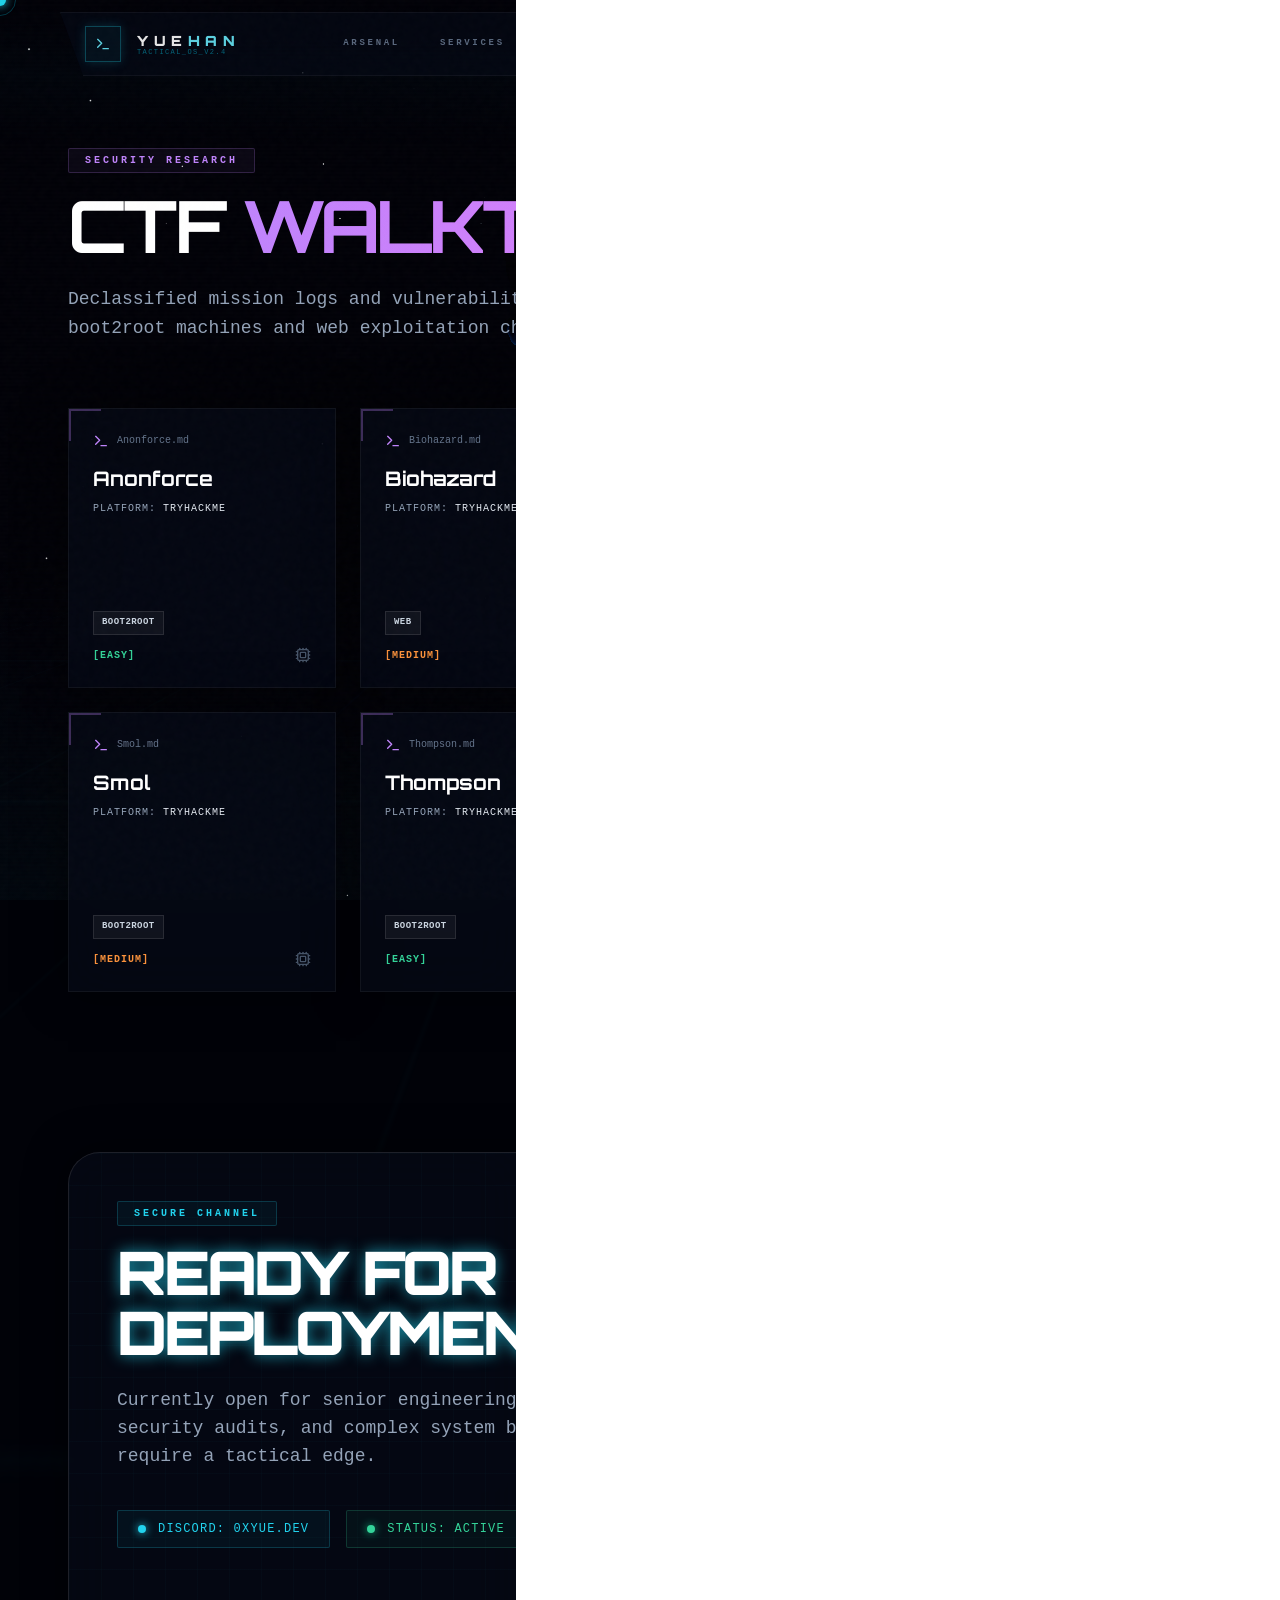
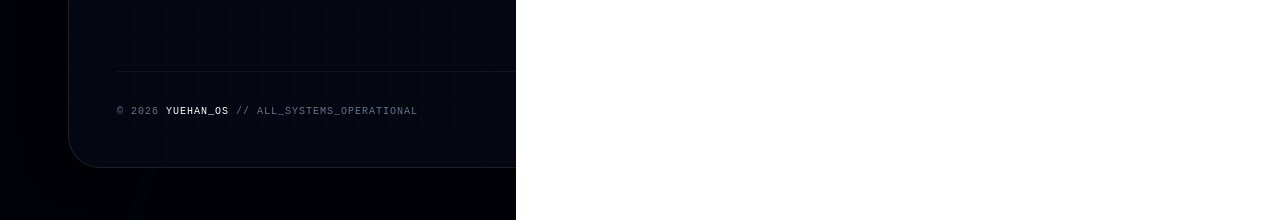
==== commit 7e4a1832: "fix: correctly update Walkthroughs/index.html during build" ====
--- a/Walkthroughs/index.html
+++ b/Walkthroughs/index.html
@@ -5,8 +5,8 @@
     <meta name="viewport" content="width=device-width, initial-scale=1.0" />
     <title>Yuehan | Walkthroughs</title>
     <link href="https://fonts.googleapis.com/css2?family=JetBrains+Mono:wght@400;700&family=Orbitron:wght@400;700;900&display=swap" rel="stylesheet">
-    <script type="module" crossorigin src="/assets/walkthroughs-Bju62c8s.js"></script>
-    <link rel="modulepreload" crossorigin href="/assets/index-D3hZg1Zr.js">
+    <script type="module" crossorigin src="/assets/walkthroughs-DTtn0g9c.js"></script>
+    <link rel="modulepreload" crossorigin href="/assets/index-su7-xu3Q.js">
     <link rel="stylesheet" crossorigin href="/assets/index-D-_V9vJ5.css">
   </head>
   <body>
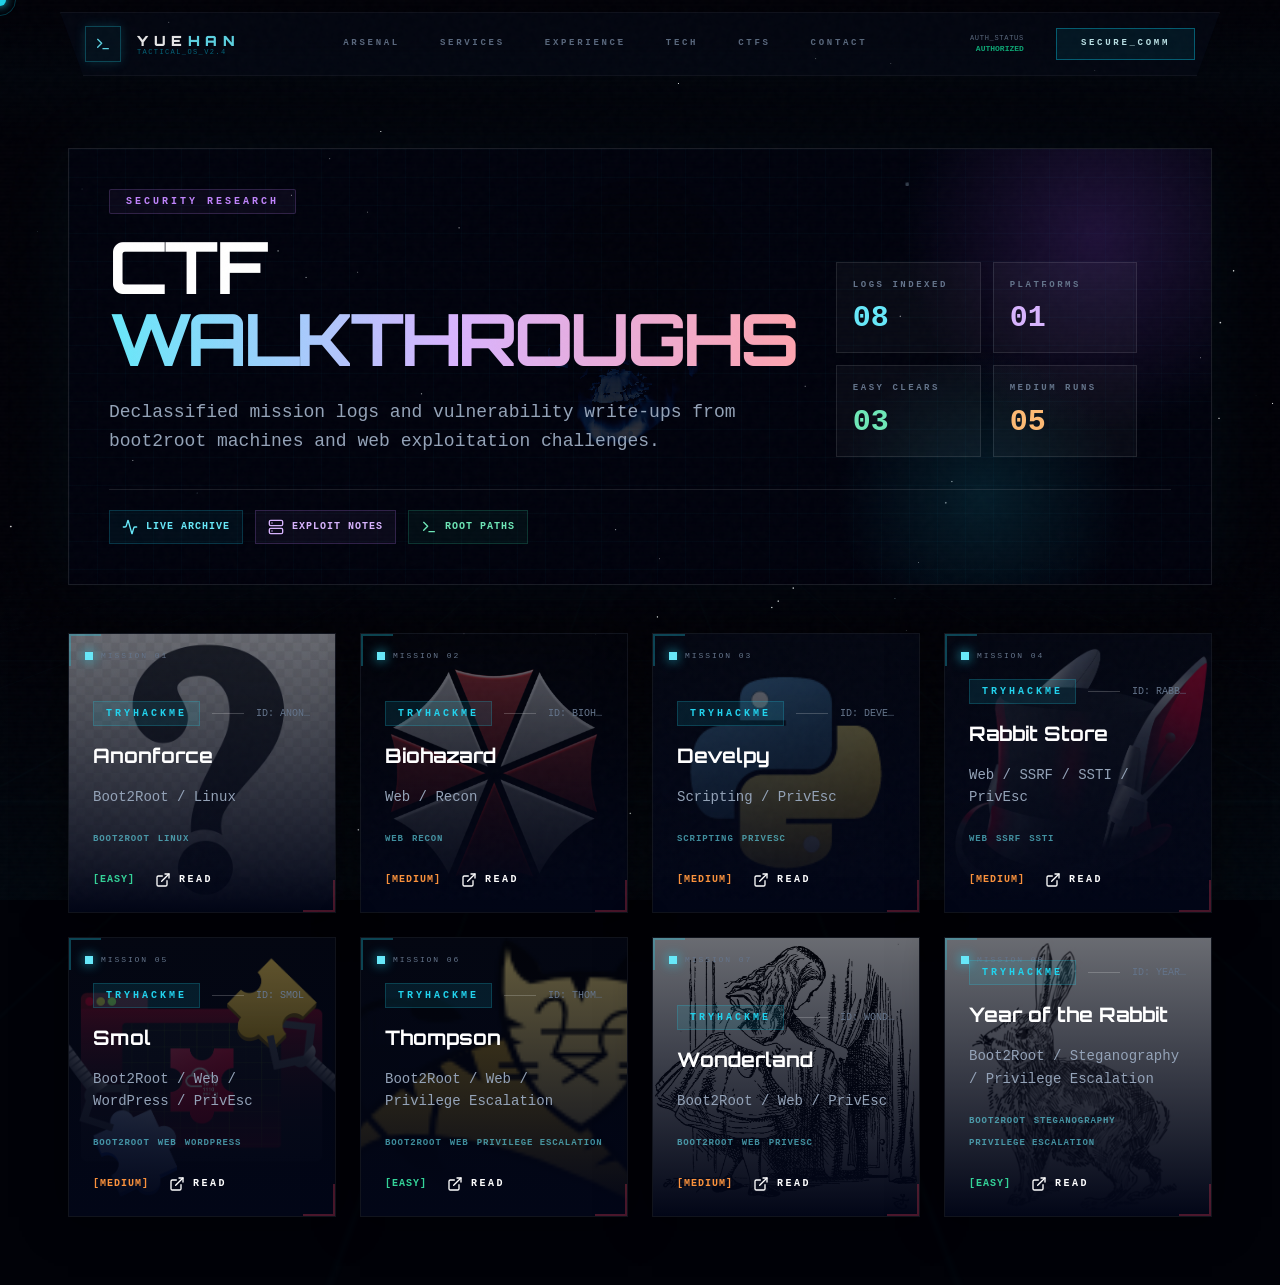
==== commit 9a8e72e3: "feat: changed walktroughs layout and added bg images for each  card" ====
--- a/Walkthroughs/index.html
+++ b/Walkthroughs/index.html
@@ -5,9 +5,9 @@
     <meta name="viewport" content="width=device-width, initial-scale=1.0" />
     <title>Yuehan | Walkthroughs</title>
     <link href="https://fonts.googleapis.com/css2?family=JetBrains+Mono:wght@400;700&family=Orbitron:wght@400;700;900&display=swap" rel="stylesheet">
-    <script type="module" crossorigin src="/assets/walkthroughs-DTtn0g9c.js"></script>
-    <link rel="modulepreload" crossorigin href="/assets/index-su7-xu3Q.js">
-    <link rel="stylesheet" crossorigin href="/assets/index-D-_V9vJ5.css">
+    <script type="module" crossorigin src="/assets/walkthroughs-BRaOFED2.js"></script>
+    <link rel="modulepreload" crossorigin href="/assets/index-CcvQY4NW.js">
+    <link rel="stylesheet" crossorigin href="/assets/index-Yky296QB.css">
   </head>
   <body>
     <div id="root" style="color: white; font-family: monospace; padding: 20px;">[ INITIALIZING NEURAL INTERFACE... ]</div>
--- a/assets/index-Yky296QB.css
+++ b/assets/index-Yky296QB.css
@@ -0,0 +1 @@
+*,:before,:after{--tw-border-spacing-x: 0;--tw-border-spacing-y: 0;--tw-translate-x: 0;--tw-translate-y: 0;--tw-rotate: 0;--tw-skew-x: 0;--tw-skew-y: 0;--tw-scale-x: 1;--tw-scale-y: 1;--tw-pan-x: ;--tw-pan-y: ;--tw-pinch-zoom: ;--tw-scroll-snap-strictness: proximity;--tw-gradient-from-position: ;--tw-gradient-via-position: ;--tw-gradient-to-position: ;--tw-ordinal: ;--tw-slashed-zero: ;--tw-numeric-figure: ;--tw-numeric-spacing: ;--tw-numeric-fraction: ;--tw-ring-inset: ;--tw-ring-offset-width: 0px;--tw-ring-offset-color: #fff;--tw-ring-color: rgb(59 130 246 / .5);--tw-ring-offset-shadow: 0 0 #0000;--tw-ring-shadow: 0 0 #0000;--tw-shadow: 0 0 #0000;--tw-shadow-colored: 0 0 #0000;--tw-blur: ;--tw-brightness: ;--tw-contrast: ;--tw-grayscale: ;--tw-hue-rotate: ;--tw-invert: ;--tw-saturate: ;--tw-sepia: ;--tw-drop-shadow: ;--tw-backdrop-blur: ;--tw-backdrop-brightness: ;--tw-backdrop-contrast: ;--tw-backdrop-grayscale: ;--tw-backdrop-hue-rotate: ;--tw-backdrop-invert: ;--tw-backdrop-opacity: ;--tw-backdrop-saturate: ;--tw-backdrop-sepia: ;--tw-contain-size: ;--tw-contain-layout: ;--tw-contain-paint: ;--tw-contain-style: }::backdrop{--tw-border-spacing-x: 0;--tw-border-spacing-y: 0;--tw-translate-x: 0;--tw-translate-y: 0;--tw-rotate: 0;--tw-skew-x: 0;--tw-skew-y: 0;--tw-scale-x: 1;--tw-scale-y: 1;--tw-pan-x: ;--tw-pan-y: ;--tw-pinch-zoom: ;--tw-scroll-snap-strictness: proximity;--tw-gradient-from-position: ;--tw-gradient-via-position: ;--tw-gradient-to-position: ;--tw-ordinal: ;--tw-slashed-zero: ;--tw-numeric-figure: ;--tw-numeric-spacing: ;--tw-numeric-fraction: ;--tw-ring-inset: ;--tw-ring-offset-width: 0px;--tw-ring-offset-color: #fff;--tw-ring-color: rgb(59 130 246 / .5);--tw-ring-offset-shadow: 0 0 #0000;--tw-ring-shadow: 0 0 #0000;--tw-shadow: 0 0 #0000;--tw-shadow-colored: 0 0 #0000;--tw-blur: ;--tw-brightness: ;--tw-contrast: ;--tw-grayscale: ;--tw-hue-rotate: ;--tw-invert: ;--tw-saturate: ;--tw-sepia: ;--tw-drop-shadow: ;--tw-backdrop-blur: ;--tw-backdrop-brightness: ;--tw-backdrop-contrast: ;--tw-backdrop-grayscale: ;--tw-backdrop-hue-rotate: ;--tw-backdrop-invert: ;--tw-backdrop-opacity: ;--tw-backdrop-saturate: ;--tw-backdrop-sepia: ;--tw-contain-size: ;--tw-contain-layout: ;--tw-contain-paint: ;--tw-contain-style: }*,:before,:after{box-sizing:border-box;border-width:0;border-style:solid;border-color:#e5e7eb}:before,:after{--tw-content: ""}html,:host{line-height:1.5;-webkit-text-size-adjust:100%;-moz-tab-size:4;-o-tab-size:4;tab-size:4;font-family:ui-sans-serif,system-ui,sans-serif,"Apple Color Emoji","Segoe UI Emoji",Segoe UI Symbol,"Noto Color Emoji";font-feature-settings:normal;font-variation-settings:normal;-webkit-tap-highlight-color:transparent}body{margin:0;line-height:inherit}hr{height:0;color:inherit;border-top-width:1px}abbr:where([title]){-webkit-text-decoration:underline dotted;text-decoration:underline dotted}h1,h2,h3,h4,h5,h6{font-size:inherit;font-weight:inherit}a{color:inherit;text-decoration:inherit}b,strong{font-weight:bolder}code,kbd,samp,pre{font-family:ui-monospace,SFMono-Regular,Menlo,Monaco,Consolas,Liberation Mono,Courier New,monospace;font-feature-settings:normal;font-variation-settings:normal;font-size:1em}small{font-size:80%}sub,sup{font-size:75%;line-height:0;position:relative;vertical-align:baseline}sub{bottom:-.25em}sup{top:-.5em}table{text-indent:0;border-color:inherit;border-collapse:collapse}button,input,optgroup,select,textarea{font-family:inherit;font-feature-settings:inherit;font-variation-settings:inherit;font-size:100%;font-weight:inherit;line-height:inherit;letter-spacing:inherit;color:inherit;margin:0;padding:0}button,select{text-transform:none}button,input:where([type=button]),input:where([type=reset]),input:where([type=submit]){-webkit-appearance:button;background-color:transparent;background-image:none}:-moz-focusring{outline:auto}:-moz-ui-invalid{box-shadow:none}progress{vertical-align:baseline}::-webkit-inner-spin-button,::-webkit-outer-spin-button{height:auto}[type=search]{-webkit-appearance:textfield;outline-offset:-2px}::-webkit-search-decoration{-webkit-appearance:none}::-webkit-file-upload-button{-webkit-appearance:button;font:inherit}summary{display:list-item}blockquote,dl,dd,h1,h2,h3,h4,h5,h6,hr,figure,p,pre{margin:0}fieldset{margin:0;padding:0}legend{padding:0}ol,ul,menu{list-style:none;margin:0;padding:0}dialog{padding:0}textarea{resize:vertical}input::-moz-placeholder,textarea::-moz-placeholder{opacity:1;color:#9ca3af}input::placeholder,textarea::placeholder{opacity:1;color:#9ca3af}button,[role=button]{cursor:pointer}:disabled{cursor:default}img,svg,video,canvas,audio,iframe,embed,object{display:block;vertical-align:middle}img,video{max-width:100%;height:auto}[hidden]:where(:not([hidden=until-found])){display:none}html{scroll-behavior:smooth}body{background:#010208;color:#e6edf3;font-family:JetBrains Mono,monospace;overflow-x:hidden}h1,h2,h3,.brand-font{font-family:Orbitron,sans-serif}::-moz-selection{background:#22d3ee47;color:#ecfeff}::selection{background:#22d3ee47;color:#ecfeff}.prose{color:var(--tw-prose-body);max-width:65ch}.prose :where(p):not(:where([class~=not-prose],[class~=not-prose] *)){margin-top:1.25em;margin-bottom:1.25em}.prose :where([class~=lead]):not(:where([class~=not-prose],[class~=not-prose] *)){color:var(--tw-prose-lead);font-size:1.25em;line-height:1.6;margin-top:1.2em;margin-bottom:1.2em}.prose :where(a):not(:where([class~=not-prose],[class~=not-prose] *)){color:var(--tw-prose-links);text-decoration:underline;font-weight:500}.prose :where(strong):not(:where([class~=not-prose],[class~=not-prose] *)){color:var(--tw-prose-bold);font-weight:600}.prose :where(a strong):not(:where([class~=not-prose],[class~=not-prose] *)){color:inherit}.prose :where(blockquote strong):not(:where([class~=not-prose],[class~=not-prose] *)){color:inherit}.prose :where(thead th strong):not(:where([class~=not-prose],[class~=not-prose] *)){color:inherit}.prose :where(ol):not(:where([class~=not-prose],[class~=not-prose] *)){list-style-type:decimal;margin-top:1.25em;margin-bottom:1.25em;padding-inline-start:1.625em}.prose :where(ol[type=A]):not(:where([class~=not-prose],[class~=not-prose] *)){list-style-type:upper-alpha}.prose :where(ol[type=a]):not(:where([class~=not-prose],[class~=not-prose] *)){list-style-type:lower-alpha}.prose :where(ol[type=A s]):not(:where([class~=not-prose],[class~=not-prose] *)){list-style-type:upper-alpha}.prose :where(ol[type=a s]):not(:where([class~=not-prose],[class~=not-prose] *)){list-style-type:lower-alpha}.prose :where(ol[type=I]):not(:where([class~=not-prose],[class~=not-prose] *)){list-style-type:upper-roman}.prose :where(ol[type=i]):not(:where([class~=not-prose],[class~=not-prose] *)){list-style-type:lower-roman}.prose :where(ol[type=I s]):not(:where([class~=not-prose],[class~=not-prose] *)){list-style-type:upper-roman}.prose :where(ol[type=i s]):not(:where([class~=not-prose],[class~=not-prose] *)){list-style-type:lower-roman}.prose :where(ol[type="1"]):not(:where([class~=not-prose],[class~=not-prose] *)){list-style-type:decimal}.prose :where(ul):not(:where([class~=not-prose],[class~=not-prose] *)){list-style-type:disc;margin-top:1.25em;margin-bottom:1.25em;padding-inline-start:1.625em}.prose :where(ol>li):not(:where([class~=not-prose],[class~=not-prose] *))::marker{font-weight:400;color:var(--tw-prose-counters)}.prose :where(ul>li):not(:where([class~=not-prose],[class~=not-prose] *))::marker{color:var(--tw-prose-bullets)}.prose :where(dt):not(:where([class~=not-prose],[class~=not-prose] *)){color:var(--tw-prose-headings);font-weight:600;margin-top:1.25em}.prose :where(hr):not(:where([class~=not-prose],[class~=not-prose] *)){border-color:var(--tw-prose-hr);border-top-width:1px;margin-top:3em;margin-bottom:3em}.prose :where(blockquote):not(:where([class~=not-prose],[class~=not-prose] *)){font-weight:500;font-style:italic;color:var(--tw-prose-quotes);border-inline-start-width:.25rem;border-inline-start-color:var(--tw-prose-quote-borders);quotes:"“""”""‘""’";margin-top:1.6em;margin-bottom:1.6em;padding-inline-start:1em}.prose :where(blockquote p:first-of-type):not(:where([class~=not-prose],[class~=not-prose] *)):before{content:open-quote}.prose :where(blockquote p:last-of-type):not(:where([class~=not-prose],[class~=not-prose] *)):after{content:close-quote}.prose :where(h1):not(:where([class~=not-prose],[class~=not-prose] *)){color:var(--tw-prose-headings);font-weight:800;font-size:2.25em;margin-top:0;margin-bottom:.8888889em;line-height:1.1111111}.prose :where(h1 strong):not(:where([class~=not-prose],[class~=not-prose] *)){font-weight:900;color:inherit}.prose :where(h2):not(:where([class~=not-prose],[class~=not-prose] *)){color:var(--tw-prose-headings);font-weight:700;font-size:1.5em;margin-top:2em;margin-bottom:1em;line-height:1.3333333}.prose :where(h2 strong):not(:where([class~=not-prose],[class~=not-prose] *)){font-weight:800;color:inherit}.prose :where(h3):not(:where([class~=not-prose],[class~=not-prose] *)){color:var(--tw-prose-headings);font-weight:600;font-size:1.25em;margin-top:1.6em;margin-bottom:.6em;line-height:1.6}.prose :where(h3 strong):not(:where([class~=not-prose],[class~=not-prose] *)){font-weight:700;color:inherit}.prose :where(h4):not(:where([class~=not-prose],[class~=not-prose] *)){color:var(--tw-prose-headings);font-weight:600;margin-top:1.5em;margin-bottom:.5em;line-height:1.5}.prose :where(h4 strong):not(:where([class~=not-prose],[class~=not-prose] *)){font-weight:700;color:inherit}.prose :where(img):not(:where([class~=not-prose],[class~=not-prose] *)){margin-top:2em;margin-bottom:2em}.prose :where(picture):not(:where([class~=not-prose],[class~=not-prose] *)){display:block;margin-top:2em;margin-bottom:2em}.prose :where(video):not(:where([class~=not-prose],[class~=not-prose] *)){margin-top:2em;margin-bottom:2em}.prose :where(kbd):not(:where([class~=not-prose],[class~=not-prose] *)){font-weight:500;font-family:inherit;color:var(--tw-prose-kbd);box-shadow:0 0 0 1px var(--tw-prose-kbd-shadows),0 3px 0 var(--tw-prose-kbd-shadows);font-size:.875em;border-radius:.3125rem;padding-top:.1875em;padding-inline-end:.375em;padding-bottom:.1875em;padding-inline-start:.375em}.prose :where(code):not(:where([class~=not-prose],[class~=not-prose] *)){color:var(--tw-prose-code);font-weight:600;font-size:.875em}.prose :where(code):not(:where([class~=not-prose],[class~=not-prose] *)):before{content:"`"}.prose :where(code):not(:where([class~=not-prose],[class~=not-prose] *)):after{content:"`"}.prose :where(a code):not(:where([class~=not-prose],[class~=not-prose] *)){color:inherit}.prose :where(h1 code):not(:where([class~=not-prose],[class~=not-prose] *)){color:inherit}.prose :where(h2 code):not(:where([class~=not-prose],[class~=not-prose] *)){color:inherit;font-size:.875em}.prose :where(h3 code):not(:where([class~=not-prose],[class~=not-prose] *)){color:inherit;font-size:.9em}.prose :where(h4 code):not(:where([class~=not-prose],[class~=not-prose] *)){color:inherit}.prose :where(blockquote code):not(:where([class~=not-prose],[class~=not-prose] *)){color:inherit}.prose :where(thead th code):not(:where([class~=not-prose],[class~=not-prose] *)){color:inherit}.prose :where(pre):not(:where([class~=not-prose],[class~=not-prose] *)){color:var(--tw-prose-pre-code);background-color:var(--tw-prose-pre-bg);overflow-x:auto;font-weight:400;font-size:.875em;line-height:1.7142857;margin-top:1.7142857em;margin-bottom:1.7142857em;border-radius:.375rem;padding-top:.8571429em;padding-inline-end:1.1428571em;padding-bottom:.8571429em;padding-inline-start:1.1428571em}.prose :where(pre code):not(:where([class~=not-prose],[class~=not-prose] *)){background-color:transparent;border-width:0;border-radius:0;padding:0;font-weight:inherit;color:inherit;font-size:inherit;font-family:inherit;line-height:inherit}.prose :where(pre code):not(:where([class~=not-prose],[class~=not-prose] *)):before{content:none}.prose :where(pre code):not(:where([class~=not-prose],[class~=not-prose] *)):after{content:none}.prose :where(table):not(:where([class~=not-prose],[class~=not-prose] *)){width:100%;table-layout:auto;margin-top:2em;margin-bottom:2em;font-size:.875em;line-height:1.7142857}.prose :where(thead):not(:where([class~=not-prose],[class~=not-prose] *)){border-bottom-width:1px;border-bottom-color:var(--tw-prose-th-borders)}.prose :where(thead th):not(:where([class~=not-prose],[class~=not-prose] *)){color:var(--tw-prose-headings);font-weight:600;vertical-align:bottom;padding-inline-end:.5714286em;padding-bottom:.5714286em;padding-inline-start:.5714286em}.prose :where(tbody tr):not(:where([class~=not-prose],[class~=not-prose] *)){border-bottom-width:1px;border-bottom-color:var(--tw-prose-td-borders)}.prose :where(tbody tr:last-child):not(:where([class~=not-prose],[class~=not-prose] *)){border-bottom-width:0}.prose :where(tbody td):not(:where([class~=not-prose],[class~=not-prose] *)){vertical-align:baseline}.prose :where(tfoot):not(:where([class~=not-prose],[class~=not-prose] *)){border-top-width:1px;border-top-color:var(--tw-prose-th-borders)}.prose :where(tfoot td):not(:where([class~=not-prose],[class~=not-prose] *)){vertical-align:top}.prose :where(th,td):not(:where([class~=not-prose],[class~=not-prose] *)){text-align:start}.prose :where(figure>*):not(:where([class~=not-prose],[class~=not-prose] *)){margin-top:0;margin-bottom:0}.prose :where(figcaption):not(:where([class~=not-prose],[class~=not-prose] *)){color:var(--tw-prose-captions);font-size:.875em;line-height:1.4285714;margin-top:.8571429em}.prose{--tw-prose-body: #374151;--tw-prose-headings: #111827;--tw-prose-lead: #4b5563;--tw-prose-links: #111827;--tw-prose-bold: #111827;--tw-prose-counters: #6b7280;--tw-prose-bullets: #d1d5db;--tw-prose-hr: #e5e7eb;--tw-prose-quotes: #111827;--tw-prose-quote-borders: #e5e7eb;--tw-prose-captions: #6b7280;--tw-prose-kbd: #111827;--tw-prose-kbd-shadows: rgb(17 24 39 / 10%);--tw-prose-code: #111827;--tw-prose-pre-code: #e5e7eb;--tw-prose-pre-bg: #1f2937;--tw-prose-th-borders: #d1d5db;--tw-prose-td-borders: #e5e7eb;--tw-prose-invert-body: #d1d5db;--tw-prose-invert-headings: #fff;--tw-prose-invert-lead: #9ca3af;--tw-prose-invert-links: #fff;--tw-prose-invert-bold: #fff;--tw-prose-invert-counters: #9ca3af;--tw-prose-invert-bullets: #4b5563;--tw-prose-invert-hr: #374151;--tw-prose-invert-quotes: #f3f4f6;--tw-prose-invert-quote-borders: #374151;--tw-prose-invert-captions: #9ca3af;--tw-prose-invert-kbd: #fff;--tw-prose-invert-kbd-shadows: rgb(255 255 255 / 10%);--tw-prose-invert-code: #fff;--tw-prose-invert-pre-code: #d1d5db;--tw-prose-invert-pre-bg: rgb(0 0 0 / 50%);--tw-prose-invert-th-borders: #4b5563;--tw-prose-invert-td-borders: #374151;font-size:1rem;line-height:1.75}.prose :where(picture>img):not(:where([class~=not-prose],[class~=not-prose] *)){margin-top:0;margin-bottom:0}.prose :where(li):not(:where([class~=not-prose],[class~=not-prose] *)){margin-top:.5em;margin-bottom:.5em}.prose :where(ol>li):not(:where([class~=not-prose],[class~=not-prose] *)){padding-inline-start:.375em}.prose :where(ul>li):not(:where([class~=not-prose],[class~=not-prose] *)){padding-inline-start:.375em}.prose :where(.prose>ul>li p):not(:where([class~=not-prose],[class~=not-prose] *)){margin-top:.75em;margin-bottom:.75em}.prose :where(.prose>ul>li>p:first-child):not(:where([class~=not-prose],[class~=not-prose] *)){margin-top:1.25em}.prose :where(.prose>ul>li>p:last-child):not(:where([class~=not-prose],[class~=not-prose] *)){margin-bottom:1.25em}.prose :where(.prose>ol>li>p:first-child):not(:where([class~=not-prose],[class~=not-prose] *)){margin-top:1.25em}.prose :where(.prose>ol>li>p:last-child):not(:where([class~=not-prose],[class~=not-prose] *)){margin-bottom:1.25em}.prose :where(ul ul,ul ol,ol ul,ol ol):not(:where([class~=not-prose],[class~=not-prose] *)){margin-top:.75em;margin-bottom:.75em}.prose :where(dl):not(:where([class~=not-prose],[class~=not-prose] *)){margin-top:1.25em;margin-bottom:1.25em}.prose :where(dd):not(:where([class~=not-prose],[class~=not-prose] *)){margin-top:.5em;padding-inline-start:1.625em}.prose :where(hr+*):not(:where([class~=not-prose],[class~=not-prose] *)){margin-top:0}.prose :where(h2+*):not(:where([class~=not-prose],[class~=not-prose] *)){margin-top:0}.prose :where(h3+*):not(:where([class~=not-prose],[class~=not-prose] *)){margin-top:0}.prose :where(h4+*):not(:where([class~=not-prose],[class~=not-prose] *)){margin-top:0}.prose :where(thead th:first-child):not(:where([class~=not-prose],[class~=not-prose] *)){padding-inline-start:0}.prose :where(thead th:last-child):not(:where([class~=not-prose],[class~=not-prose] *)){padding-inline-end:0}.prose :where(tbody td,tfoot td):not(:where([class~=not-prose],[class~=not-prose] *)){padding-top:.5714286em;padding-inline-end:.5714286em;padding-bottom:.5714286em;padding-inline-start:.5714286em}.prose :where(tbody td:first-child,tfoot td:first-child):not(:where([class~=not-prose],[class~=not-prose] *)){padding-inline-start:0}.prose :where(tbody td:last-child,tfoot td:last-child):not(:where([class~=not-prose],[class~=not-prose] *)){padding-inline-end:0}.prose :where(figure):not(:where([class~=not-prose],[class~=not-prose] *)){margin-top:2em;margin-bottom:2em}.prose :where(.prose>:first-child):not(:where([class~=not-prose],[class~=not-prose] *)){margin-top:0}.prose :where(.prose>:last-child):not(:where([class~=not-prose],[class~=not-prose] *)){margin-bottom:0}.prose-invert{--tw-prose-body: var(--tw-prose-invert-body);--tw-prose-headings: var(--tw-prose-invert-headings);--tw-prose-lead: var(--tw-prose-invert-lead);--tw-prose-links: var(--tw-prose-invert-links);--tw-prose-bold: var(--tw-prose-invert-bold);--tw-prose-counters: var(--tw-prose-invert-counters);--tw-prose-bullets: var(--tw-prose-invert-bullets);--tw-prose-hr: var(--tw-prose-invert-hr);--tw-prose-quotes: var(--tw-prose-invert-quotes);--tw-prose-quote-borders: var(--tw-prose-invert-quote-borders);--tw-prose-captions: var(--tw-prose-invert-captions);--tw-prose-kbd: var(--tw-prose-invert-kbd);--tw-prose-kbd-shadows: var(--tw-prose-invert-kbd-shadows);--tw-prose-code: var(--tw-prose-invert-code);--tw-prose-pre-code: var(--tw-prose-invert-pre-code);--tw-prose-pre-bg: var(--tw-prose-invert-pre-bg);--tw-prose-th-borders: var(--tw-prose-invert-th-borders);--tw-prose-td-borders: var(--tw-prose-invert-td-borders)}.glass-panel{background:#060a16bf;backdrop-filter:blur(24px);-webkit-backdrop-filter:blur(24px);border:1px solid rgba(34,211,238,.1);box-shadow:0 0 40px #00000080;position:relative}.cyber-corners:before,.cyber-corners:after{content:"";position:absolute;width:10px;height:10px;pointer-events:none;transition:all .3s ease}.cyber-corners:before{top:-1px;left:-1px;border-top:2px solid #22d3ee;border-left:2px solid #22d3ee}.cyber-corners:after{bottom:-1px;right:-1px;border-bottom:2px solid #dc2626;border-right:2px solid #dc2626}.cyber-corners:hover:before{width:20px;height:20px;box-shadow:0 0 10px #22d3ee}.cyber-corners:hover:after{width:20px;height:20px;box-shadow:0 0 10px #dc2626}.hud-tag{position:absolute;top:-.75rem;left:1.5rem;z-index:10;border-width:1px;border-color:#22d3ee4d;--tw-bg-opacity: 1;background-color:rgb(1 2 8 / var(--tw-bg-opacity, 1));padding:.125rem .5rem;font-family:ui-monospace,SFMono-Regular,Menlo,Monaco,Consolas,Liberation Mono,Courier New,monospace;font-size:8px;text-transform:uppercase;letter-spacing:.2em;--tw-text-opacity: 1;color:rgb(34 211 238 / var(--tw-text-opacity, 1))}.cyber-button{position:relative;--tw-bg-opacity: 1;background-color:rgb(34 211 238 / var(--tw-bg-opacity, 1));padding:1rem 2rem;font-weight:700;text-transform:uppercase;letter-spacing:.1em;--tw-text-opacity: 1;color:rgb(2 6 23 / var(--tw-text-opacity, 1));transition-property:all;transition-timing-function:cubic-bezier(.4,0,.2,1);transition-duration:.3s;clip-path:polygon(12% 0,100% 0,100% 75%,88% 100%,0 100%,0% 25%)}.cyber-button:hover{--tw-translate-y: -.25rem;transform:translate(var(--tw-translate-x),var(--tw-translate-y)) rotate(var(--tw-rotate)) skew(var(--tw-skew-x)) skewY(var(--tw-skew-y)) scaleX(var(--tw-scale-x)) scaleY(var(--tw-scale-y));--tw-bg-opacity: 1;background-color:rgb(103 232 249 / var(--tw-bg-opacity, 1));--tw-shadow: 0 0 30px rgba(34,211,238,.6);--tw-shadow-colored: 0 0 30px var(--tw-shadow-color);box-shadow:var(--tw-ring-offset-shadow, 0 0 #0000),var(--tw-ring-shadow, 0 0 #0000),var(--tw-shadow)}.section-shell{position:relative;margin-left:auto;margin-right:auto;width:100%;max-width:80rem;padding-left:1rem;padding-right:1rem}@media(min-width:640px){.section-shell{padding-left:1.5rem;padding-right:1.5rem}}@media(min-width:1024px){.section-shell{padding-left:3rem;padding-right:3rem}}.section-kicker{display:inline-flex;align-items:center;gap:.75rem;border-radius:.125rem;border-width:1px;border-color:#22d3ee33;background-color:#22d3ee0d;padding:.25rem 1rem;font-size:10px;font-weight:700;text-transform:uppercase;letter-spacing:.3em;--tw-text-opacity: 1;color:rgb(34 211 238 / var(--tw-text-opacity, 1))}.section-title{font-size:2.25rem;line-height:2.5rem;font-weight:900;text-transform:uppercase;letter-spacing:-.05em;--tw-text-opacity: 1;color:rgb(255 255 255 / var(--tw-text-opacity, 1))}@media(min-width:768px){.section-title{font-size:3.75rem;line-height:1}}@media(min-width:1024px){.section-title{font-size:4.5rem;line-height:1}}.text-glow-cyan{text-shadow:0 0 15px rgba(34,211,238,.7)}@keyframes cyber-glitch{0%{transform:translate(2px);opacity:.8}20%{transform:translate(-2px,-2px);opacity:.5;filter:hue-rotate(90deg)}40%{transform:translate(2px,2px);opacity:.7;filter:contrast(200%)}60%{transform:translate(-2px);opacity:.6;filter:blur(1px)}80%{transform:translate(2px,-2px);opacity:.8}to{transform:translate(0);opacity:1}}.glitch-active{animation:cyber-glitch .1s steps(2) infinite;pointer-events:none;-webkit-user-select:none;-moz-user-select:none;user-select:none}.pointer-events-none{pointer-events:none}.visible{visibility:visible}.static{position:static}.fixed{position:fixed}.absolute{position:absolute}.relative{position:relative}.inset-0{top:0;right:0;bottom:0;left:0}.-left-1\.5{left:-.375rem}.-left-4{left:-1rem}.-top-1\.5{top:-.375rem}.-top-4{top:-1rem}.-top-6{top:-1.5rem}.bottom-0{bottom:0}.bottom-4{bottom:1rem}.bottom-6{bottom:1.5rem}.bottom-8{bottom:2rem}.left-0{left:0}.left-1\/2{left:50%}.left-4{left:1rem}.left-6{left:1.5rem}.left-\[-5px\]{left:-5px}.right-0{right:0}.right-4{right:1rem}.right-6{right:1.5rem}.top-0{top:0}.top-1\/2{top:50%}.top-4{top:1rem}.top-6{top:1.5rem}.z-0{z-index:0}.z-10{z-index:10}.z-20{z-index:20}.z-50{z-index:50}.z-\[-1\]{z-index:-1}.z-\[100\]{z-index:100}.z-\[35\]{z-index:35}.z-\[80\]{z-index:80}.z-\[9998\]{z-index:9998}.z-\[9999\]{z-index:9999}.mx-auto{margin-left:auto;margin-right:auto}.-mt-1{margin-top:-.25rem}.mb-1{margin-bottom:.25rem}.mb-10{margin-bottom:2.5rem}.mb-12{margin-bottom:3rem}.mb-16{margin-bottom:4rem}.mb-2{margin-bottom:.5rem}.mb-3{margin-bottom:.75rem}.mb-4{margin-bottom:1rem}.mb-6{margin-bottom:1.5rem}.mb-8{margin-bottom:2rem}.mr-2{margin-right:.5rem}.mt-0\.5{margin-top:.125rem}.mt-1{margin-top:.25rem}.mt-10{margin-top:2.5rem}.mt-12{margin-top:3rem}.mt-16{margin-top:4rem}.mt-2{margin-top:.5rem}.mt-4{margin-top:1rem}.mt-6{margin-top:1.5rem}.mt-8{margin-top:2rem}.mt-auto{margin-top:auto}.line-clamp-2{overflow:hidden;display:-webkit-box;-webkit-box-orient:vertical;-webkit-line-clamp:2}.line-clamp-3{overflow:hidden;display:-webkit-box;-webkit-box-orient:vertical;-webkit-line-clamp:3}.block{display:block}.flex{display:flex}.inline-flex{display:inline-flex}.grid{display:grid}.hidden{display:none}.h-1{height:.25rem}.h-1\.5{height:.375rem}.h-12{height:3rem}.h-16{height:4rem}.h-2{height:.5rem}.h-3{height:.75rem}.h-32{height:8rem}.h-4{height:1rem}.h-48{height:12rem}.h-5{height:1.25rem}.h-6{height:1.5rem}.h-64{height:16rem}.h-8{height:2rem}.h-9{height:2.25rem}.h-\[1px\]{height:1px}.h-\[280px\]{height:280px}.h-\[2px\]{height:2px}.h-\[600px\]{height:600px}.h-full{height:100%}.h-px{height:1px}.max-h-\[85vh\]{max-height:85vh}.max-h-\[90vh\]{max-height:90vh}.min-h-\[24rem\]{min-height:24rem}.min-h-\[30rem\]{min-height:30rem}.min-h-\[600px\]{min-height:600px}.min-h-\[calc\(100vh-6rem\)\]{min-height:calc(100vh - 6rem)}.min-h-screen{min-height:100vh}.w-0{width:0px}.w-1{width:.25rem}.w-1\.5{width:.375rem}.w-1\/2{width:50%}.w-1\/3{width:33.333333%}.w-10{width:2.5rem}.w-12{width:3rem}.w-2{width:.5rem}.w-3{width:.75rem}.w-4{width:1rem}.w-48{width:12rem}.w-5{width:1.25rem}.w-6{width:1.5rem}.w-8{width:2rem}.w-9{width:2.25rem}.w-\[1px\]{width:1px}.w-\[600px\]{width:600px}.w-\[85\%\]{width:85%}.w-fit{width:-moz-fit-content;width:fit-content}.w-full{width:100%}.min-w-0{min-width:0px}.max-w-2xl{max-width:42rem}.max-w-3xl{max-width:48rem}.max-w-4xl{max-width:56rem}.max-w-5xl{max-width:64rem}.max-w-none{max-width:none}.max-w-xl{max-width:36rem}.flex-1{flex:1 1 0%}.flex-none{flex:none}.flex-shrink-0,.shrink-0{flex-shrink:0}.flex-grow{flex-grow:1}.origin-center{transform-origin:center}.-translate-x-1\/2{--tw-translate-x: -50%;transform:translate(var(--tw-translate-x),var(--tw-translate-y)) rotate(var(--tw-rotate)) skew(var(--tw-skew-x)) skewY(var(--tw-skew-y)) scaleX(var(--tw-scale-x)) scaleY(var(--tw-scale-y))}.-translate-y-1\/2{--tw-translate-y: -50%;transform:translate(var(--tw-translate-x),var(--tw-translate-y)) rotate(var(--tw-rotate)) skew(var(--tw-skew-x)) skewY(var(--tw-skew-y)) scaleX(var(--tw-scale-x)) scaleY(var(--tw-scale-y))}.translate-y-0{--tw-translate-y: 0px;transform:translate(var(--tw-translate-x),var(--tw-translate-y)) rotate(var(--tw-rotate)) skew(var(--tw-skew-x)) skewY(var(--tw-skew-y)) scaleX(var(--tw-scale-x)) scaleY(var(--tw-scale-y))}.rotate-90{--tw-rotate: 90deg;transform:translate(var(--tw-translate-x),var(--tw-translate-y)) rotate(var(--tw-rotate)) skew(var(--tw-skew-x)) skewY(var(--tw-skew-y)) scaleX(var(--tw-scale-x)) scaleY(var(--tw-scale-y))}.scale-110{--tw-scale-x: 1.1;--tw-scale-y: 1.1;transform:translate(var(--tw-translate-x),var(--tw-translate-y)) rotate(var(--tw-rotate)) skew(var(--tw-skew-x)) skewY(var(--tw-skew-y)) scaleX(var(--tw-scale-x)) scaleY(var(--tw-scale-y))}.scale-150{--tw-scale-x: 1.5;--tw-scale-y: 1.5;transform:translate(var(--tw-translate-x),var(--tw-translate-y)) rotate(var(--tw-rotate)) skew(var(--tw-skew-x)) skewY(var(--tw-skew-y)) scaleX(var(--tw-scale-x)) scaleY(var(--tw-scale-y))}.transform{transform:translate(var(--tw-translate-x),var(--tw-translate-y)) rotate(var(--tw-rotate)) skew(var(--tw-skew-x)) skewY(var(--tw-skew-y)) scaleX(var(--tw-scale-x)) scaleY(var(--tw-scale-y))}.animate-\[data-flow_20s_linear_infinite\]{animation:data-flow 20s linear infinite}@keyframes bounce{0%,to{transform:translateY(-25%);animation-timing-function:cubic-bezier(.8,0,1,1)}50%{transform:none;animation-timing-function:cubic-bezier(0,0,.2,1)}}.animate-bounce{animation:bounce 1s infinite}@keyframes pulse{50%{opacity:.5}}.animate-pulse{animation:pulse 2s cubic-bezier(.4,0,.6,1) infinite}@keyframes spin{to{transform:rotate(360deg)}}.animate-spin{animation:spin 1s linear infinite}.cursor-pointer{cursor:pointer}.resize{resize:both}.grid-cols-1{grid-template-columns:repeat(1,minmax(0,1fr))}.grid-cols-2{grid-template-columns:repeat(2,minmax(0,1fr))}.flex-col{flex-direction:column}.flex-wrap{flex-wrap:wrap}.items-start{align-items:flex-start}.items-end{align-items:flex-end}.items-center{align-items:center}.justify-end{justify-content:flex-end}.justify-center{justify-content:center}.justify-between{justify-content:space-between}.gap-10{gap:2.5rem}.gap-12{gap:3rem}.gap-2{gap:.5rem}.gap-3{gap:.75rem}.gap-4{gap:1rem}.gap-5{gap:1.25rem}.gap-6{gap:1.5rem}.gap-8{gap:2rem}.gap-x-6{-moz-column-gap:1.5rem;column-gap:1.5rem}.gap-y-3{row-gap:.75rem}.space-y-12>:not([hidden])~:not([hidden]){--tw-space-y-reverse: 0;margin-top:calc(3rem * calc(1 - var(--tw-space-y-reverse)));margin-bottom:calc(3rem * var(--tw-space-y-reverse))}.space-y-3>:not([hidden])~:not([hidden]){--tw-space-y-reverse: 0;margin-top:calc(.75rem * calc(1 - var(--tw-space-y-reverse)));margin-bottom:calc(.75rem * var(--tw-space-y-reverse))}.space-y-4>:not([hidden])~:not([hidden]){--tw-space-y-reverse: 0;margin-top:calc(1rem * calc(1 - var(--tw-space-y-reverse)));margin-bottom:calc(1rem * var(--tw-space-y-reverse))}.space-y-5>:not([hidden])~:not([hidden]){--tw-space-y-reverse: 0;margin-top:calc(1.25rem * calc(1 - var(--tw-space-y-reverse)));margin-bottom:calc(1.25rem * var(--tw-space-y-reverse))}.space-y-6>:not([hidden])~:not([hidden]){--tw-space-y-reverse: 0;margin-top:calc(1.5rem * calc(1 - var(--tw-space-y-reverse)));margin-bottom:calc(1.5rem * var(--tw-space-y-reverse))}.overflow-hidden{overflow:hidden}.overflow-y-auto{overflow-y:auto}.truncate{overflow:hidden;text-overflow:ellipsis;white-space:nowrap}.whitespace-nowrap{white-space:nowrap}.rounded{border-radius:.25rem}.rounded-2xl{border-radius:1rem}.rounded-\[2rem\]{border-radius:2rem}.rounded-full{border-radius:9999px}.rounded-none{border-radius:0}.rounded-sm{border-radius:.125rem}.rounded-xl{border-radius:.75rem}.border{border-width:1px}.border-4{border-width:4px}.border-b{border-bottom-width:1px}.border-b-2{border-bottom-width:2px}.border-l{border-left-width:1px}.border-l-2{border-left-width:2px}.border-r{border-right-width:1px}.border-r-2{border-right-width:2px}.border-t{border-top-width:1px}.border-t-2{border-top-width:2px}.\!border-purple-400\/20{border-color:#c084fc33!important}.border-cyan-400{--tw-border-opacity: 1;border-color:rgb(34 211 238 / var(--tw-border-opacity, 1))}.border-cyan-400\/0{border-color:#22d3ee00}.border-cyan-400\/15{border-color:#22d3ee26}.border-cyan-400\/20{border-color:#22d3ee33}.border-cyan-400\/30{border-color:#22d3ee4d}.border-cyan-400\/50{border-color:#22d3ee80}.border-cyan-500\/30{border-color:#06b6d44d}.border-cyan-500\/50{border-color:#06b6d480}.border-emerald-400\/20{border-color:#34d39933}.border-emerald-500\/30{border-color:#10b9814d}.border-orange-500\/30{border-color:#f973164d}.border-purple-400\/20{border-color:#c084fc33}.border-purple-400\/30{border-color:#c084fc4d}.border-purple-500\/20{border-color:#a855f733}.border-rose-500\/30{border-color:#f43f5e4d}.border-rose-500\/50{border-color:#f43f5e80}.border-white\/10{border-color:#ffffff1a}.border-white\/5{border-color:#ffffff0d}.border-t-cyan-400{--tw-border-opacity: 1;border-top-color:rgb(34 211 238 / var(--tw-border-opacity, 1))}.border-t-purple-500{--tw-border-opacity: 1;border-top-color:rgb(168 85 247 / var(--tw-border-opacity, 1))}.\!bg-purple-400\/5{background-color:#c084fc0d!important}.bg-\[\#010208\]{--tw-bg-opacity: 1;background-color:rgb(1 2 8 / var(--tw-bg-opacity, 1))}.bg-\[\#020617\]\/70{background-color:#020617b3}.bg-\[\#060a16\]\/90{background-color:#060a16e6}.bg-black\/60{background-color:#0009}.bg-cyan-300{--tw-bg-opacity: 1;background-color:rgb(103 232 249 / var(--tw-bg-opacity, 1))}.bg-cyan-300\/40{background-color:#67e8f966}.bg-cyan-400{--tw-bg-opacity: 1;background-color:rgb(34 211 238 / var(--tw-bg-opacity, 1))}.bg-cyan-400\/10{background-color:#22d3ee1a}.bg-cyan-400\/5{background-color:#22d3ee0d}.bg-cyan-500{--tw-bg-opacity: 1;background-color:rgb(6 182 212 / var(--tw-bg-opacity, 1))}.bg-cyan-500\/10{background-color:#06b6d41a}.bg-cyan-500\/20{background-color:#06b6d433}.bg-cyan-500\/5{background-color:#06b6d40d}.bg-emerald-400{--tw-bg-opacity: 1;background-color:rgb(52 211 153 / var(--tw-bg-opacity, 1))}.bg-emerald-400\/5{background-color:#34d3990d}.bg-emerald-500\/10{background-color:#10b9811a}.bg-emerald-500\/20{background-color:#10b98133}.bg-orange-500\/10{background-color:#f973161a}.bg-purple-400\/10{background-color:#c084fc1a}.bg-purple-400\/5{background-color:#c084fc0d}.bg-purple-500{--tw-bg-opacity: 1;background-color:rgb(168 85 247 / var(--tw-bg-opacity, 1))}.bg-purple-500\/5{background-color:#a855f70d}.bg-red-600{--tw-bg-opacity: 1;background-color:rgb(220 38 38 / var(--tw-bg-opacity, 1))}.bg-rose-300\/40{background-color:#fda4af66}.bg-rose-500{--tw-bg-opacity: 1;background-color:rgb(244 63 94 / var(--tw-bg-opacity, 1))}.bg-rose-500\/10{background-color:#f43f5e1a}.bg-rose-500\/5{background-color:#f43f5e0d}.bg-slate-900\/90{background-color:#0f172ae6}.bg-slate-900\/95{background-color:#0f172af2}.bg-slate-950\/40{background-color:#02061766}.bg-slate-950\/50{background-color:#02061780}.bg-slate-950\/80{background-color:#020617cc}.bg-transparent{background-color:transparent}.bg-white{--tw-bg-opacity: 1;background-color:rgb(255 255 255 / var(--tw-bg-opacity, 1))}.bg-white\/10{background-color:#ffffff1a}.bg-white\/20{background-color:#fff3}.bg-white\/5{background-color:#ffffff0d}.bg-white\/\[0\.03\]{background-color:#ffffff08}.bg-\[linear-gradient\(115deg\,rgba\(34\,211\,238\,0\.12\)\,transparent_35\%\,rgba\(244\,63\,94\,0\.08\)\)\]{background-image:linear-gradient(115deg,rgba(34,211,238,.12),transparent 35%,rgba(244,63,94,.08))}.bg-\[linear-gradient\(90deg\,rgba\(34\,211\,238\,0\.03\)_1px\,transparent_1px\)\,linear-gradient\(180deg\,rgba\(34\,211\,238\,0\.03\)_1px\,transparent_1px\)\]{background-image:linear-gradient(90deg,rgba(34,211,238,.03) 1px,transparent 1px),linear-gradient(180deg,rgba(34,211,238,.03) 1px,transparent 1px)}.bg-\[linear-gradient\(rgba\(34\,211\,238\,0\.02\)_1px\,transparent_1px\)\,linear-gradient\(90deg\,rgba\(34\,211\,238\,0\.02\)_1px\,transparent_1px\)\]{background-image:linear-gradient(rgba(34,211,238,.02) 1px,transparent 1px),linear-gradient(90deg,rgba(34,211,238,.02) 1px,transparent 1px)}.bg-\[linear-gradient\(rgba\(34\,211\,238\,0\.03\)_1px\,transparent_1px\)\,linear-gradient\(90deg\,rgba\(34\,211\,238\,0\.03\)_1px\,transparent_1px\)\]{background-image:linear-gradient(rgba(34,211,238,.03) 1px,transparent 1px),linear-gradient(90deg,rgba(34,211,238,.03) 1px,transparent 1px)}.bg-\[linear-gradient\(rgba\(34\,211\,238\,0\.035\)_1px\,transparent_1px\)\,linear-gradient\(90deg\,rgba\(34\,211\,238\,0\.035\)_1px\,transparent_1px\)\]{background-image:linear-gradient(rgba(34,211,238,.035) 1px,transparent 1px),linear-gradient(90deg,rgba(34,211,238,.035) 1px,transparent 1px)}.bg-\[radial-gradient\(circle_at_20\%_20\%\,rgba\(34\,211\,238\,0\.18\)\,transparent_32\%\)\,radial-gradient\(circle_at_80\%_15\%\,rgba\(244\,63\,94\,0\.12\)\,transparent_30\%\)\,linear-gradient\(135deg\,\#020617\,\#0f172a_55\%\,\#020617\)\]{background-image:radial-gradient(circle at 20% 20%,rgba(34,211,238,.18),transparent 32%),radial-gradient(circle at 80% 15%,rgba(244,63,94,.12),transparent 30%),linear-gradient(135deg,#020617,#0f172a 55%,#020617)}.bg-\[radial-gradient\(circle_at_80\%_20\%\,rgba\(168\,85\,247\,0\.18\)\,transparent_34\%\)\,radial-gradient\(circle_at_60\%_80\%\,rgba\(34\,211\,238\,0\.12\)\,transparent_30\%\)\]{background-image:radial-gradient(circle at 80% 20%,rgba(168,85,247,.18),transparent 34%),radial-gradient(circle at 60% 80%,rgba(34,211,238,.12),transparent 30%)}.bg-\[radial-gradient\(circle_at_top\,rgba\(34\,211\,238\,0\.14\)\,transparent_36\%\)\,radial-gradient\(circle_at_bottom_right\,rgba\(225\,29\,72\,0\.12\)\,transparent_30\%\)\]{background-image:radial-gradient(circle at top,rgba(34,211,238,.14),transparent 36%),radial-gradient(circle at bottom right,rgba(225,29,72,.12),transparent 30%)}.bg-\[radial-gradient\(circle_at_top_left\,rgba\(34\,211\,238\,0\.18\)\,transparent_32\%\)\,radial-gradient\(circle_at_bottom_right\,rgba\(225\,29\,72\,0\.12\)\,transparent_28\%\)\,linear-gradient\(180deg\,rgba\(2\,6\,23\,0\.15\)_0\%\,rgba\(2\,6\,23\,0\.55\)_58\%\,rgba\(2\,6\,23\,0\.92\)_100\%\)\]{background-image:radial-gradient(circle at top left,rgba(34,211,238,.18),transparent 32%),radial-gradient(circle at bottom right,rgba(225,29,72,.12),transparent 28%),linear-gradient(180deg,#02061726,#0206178c 58%,#020617eb)}.bg-gradient-to-b{background-image:linear-gradient(to bottom,var(--tw-gradient-stops))}.bg-gradient-to-br{background-image:linear-gradient(to bottom right,var(--tw-gradient-stops))}.bg-gradient-to-r{background-image:linear-gradient(to right,var(--tw-gradient-stops))}.bg-gradient-to-t{background-image:linear-gradient(to top,var(--tw-gradient-stops))}.from-\[\#020617\]{--tw-gradient-from: #020617 var(--tw-gradient-from-position);--tw-gradient-to: rgb(2 6 23 / 0) var(--tw-gradient-to-position);--tw-gradient-stops: var(--tw-gradient-from), var(--tw-gradient-to)}.from-cyan-300{--tw-gradient-from: #67e8f9 var(--tw-gradient-from-position);--tw-gradient-to: rgb(103 232 249 / 0) var(--tw-gradient-to-position);--tw-gradient-stops: var(--tw-gradient-from), var(--tw-gradient-to)}.from-cyan-400{--tw-gradient-from: #22d3ee var(--tw-gradient-from-position);--tw-gradient-to: rgb(34 211 238 / 0) var(--tw-gradient-to-position);--tw-gradient-stops: var(--tw-gradient-from), var(--tw-gradient-to)}.from-cyan-500\/50{--tw-gradient-from: rgb(6 182 212 / .5) var(--tw-gradient-from-position);--tw-gradient-to: rgb(6 182 212 / 0) var(--tw-gradient-to-position);--tw-gradient-stops: var(--tw-gradient-from), var(--tw-gradient-to)}.from-purple-400{--tw-gradient-from: #c084fc var(--tw-gradient-from-position);--tw-gradient-to: rgb(192 132 252 / 0) var(--tw-gradient-to-position);--tw-gradient-stops: var(--tw-gradient-from), var(--tw-gradient-to)}.from-rose-400{--tw-gradient-from: #fb7185 var(--tw-gradient-from-position);--tw-gradient-to: rgb(251 113 133 / 0) var(--tw-gradient-to-position);--tw-gradient-stops: var(--tw-gradient-from), var(--tw-gradient-to)}.from-slate-900{--tw-gradient-from: #0f172a var(--tw-gradient-from-position);--tw-gradient-to: rgb(15 23 42 / 0) var(--tw-gradient-to-position);--tw-gradient-stops: var(--tw-gradient-from), var(--tw-gradient-to)}.from-transparent{--tw-gradient-from: transparent var(--tw-gradient-from-position);--tw-gradient-to: rgb(0 0 0 / 0) var(--tw-gradient-to-position);--tw-gradient-stops: var(--tw-gradient-from), var(--tw-gradient-to)}.from-white\/10{--tw-gradient-from: rgb(255 255 255 / .1) var(--tw-gradient-from-position);--tw-gradient-to: rgb(255 255 255 / 0) var(--tw-gradient-to-position);--tw-gradient-stops: var(--tw-gradient-from), var(--tw-gradient-to)}.via-\[\#020617\]\/60{--tw-gradient-to: rgb(2 6 23 / 0) var(--tw-gradient-to-position);--tw-gradient-stops: var(--tw-gradient-from), rgb(2 6 23 / .6) var(--tw-gradient-via-position), var(--tw-gradient-to)}.via-cyan-400{--tw-gradient-to: rgb(34 211 238 / 0) var(--tw-gradient-to-position);--tw-gradient-stops: var(--tw-gradient-from), #22d3ee var(--tw-gradient-via-position), var(--tw-gradient-to)}.via-cyan-400\/20{--tw-gradient-to: rgb(34 211 238 / 0) var(--tw-gradient-to-position);--tw-gradient-stops: var(--tw-gradient-from), rgb(34 211 238 / .2) var(--tw-gradient-via-position), var(--tw-gradient-to)}.via-purple-300{--tw-gradient-to: rgb(216 180 254 / 0) var(--tw-gradient-to-position);--tw-gradient-stops: var(--tw-gradient-from), #d8b4fe var(--tw-gradient-via-position), var(--tw-gradient-to)}.via-purple-500{--tw-gradient-to: rgb(168 85 247 / 0) var(--tw-gradient-to-position);--tw-gradient-stops: var(--tw-gradient-from), #a855f7 var(--tw-gradient-via-position), var(--tw-gradient-to)}.via-rose-500\/20{--tw-gradient-to: rgb(244 63 94 / 0) var(--tw-gradient-to-position);--tw-gradient-stops: var(--tw-gradient-from), rgb(244 63 94 / .2) var(--tw-gradient-via-position), var(--tw-gradient-to)}.via-transparent{--tw-gradient-to: rgb(0 0 0 / 0) var(--tw-gradient-to-position);--tw-gradient-stops: var(--tw-gradient-from), transparent var(--tw-gradient-via-position), var(--tw-gradient-to)}.via-white{--tw-gradient-to: rgb(255 255 255 / 0) var(--tw-gradient-to-position);--tw-gradient-stops: var(--tw-gradient-from), #fff var(--tw-gradient-via-position), var(--tw-gradient-to)}.via-white\/10{--tw-gradient-to: rgb(255 255 255 / 0) var(--tw-gradient-to-position);--tw-gradient-stops: var(--tw-gradient-from), rgb(255 255 255 / .1) var(--tw-gradient-via-position), var(--tw-gradient-to)}.to-\[\#020617\]\/10{--tw-gradient-to: rgb(2 6 23 / .1) var(--tw-gradient-to-position)}.to-cyan-200{--tw-gradient-to: #a5f3fc var(--tw-gradient-to-position)}.to-fuchsia-300{--tw-gradient-to: #f0abfc var(--tw-gradient-to-position)}.to-orange-300{--tw-gradient-to: #fdba74 var(--tw-gradient-to-position)}.to-rose-300{--tw-gradient-to: #fda4af var(--tw-gradient-to-position)}.to-rose-400{--tw-gradient-to: #fb7185 var(--tw-gradient-to-position)}.to-rose-500\/50{--tw-gradient-to: rgb(244 63 94 / .5) var(--tw-gradient-to-position)}.to-transparent{--tw-gradient-to: transparent var(--tw-gradient-to-position)}.bg-\[size\:20px_20px\]{background-size:20px 20px}.bg-\[size\:28px_28px\]{background-size:28px 28px}.bg-\[size\:32px_32px\]{background-size:32px 32px}.bg-\[size\:48px_48px\]{background-size:48px 48px}.bg-clip-text{-webkit-background-clip:text;background-clip:text}.object-cover{-o-object-fit:cover;object-fit:cover}.p-1\.5{padding:.375rem}.p-2{padding:.5rem}.p-3{padding:.75rem}.p-4{padding:1rem}.p-5{padding:1.25rem}.p-6{padding:1.5rem}.p-8{padding:2rem}.px-1{padding-left:.25rem;padding-right:.25rem}.px-2{padding-left:.5rem;padding-right:.5rem}.px-3{padding-left:.75rem;padding-right:.75rem}.px-4{padding-left:1rem;padding-right:1rem}.px-5{padding-left:1.25rem;padding-right:1.25rem}.px-6{padding-left:1.5rem;padding-right:1.5rem}.px-8{padding-left:2rem;padding-right:2rem}.py-1{padding-top:.25rem;padding-bottom:.25rem}.py-1\.5{padding-top:.375rem;padding-bottom:.375rem}.py-10{padding-top:2.5rem;padding-bottom:2.5rem}.py-2{padding-top:.5rem;padding-bottom:.5rem}.py-2\.5{padding-top:.625rem;padding-bottom:.625rem}.py-20{padding-top:5rem;padding-bottom:5rem}.py-24{padding-top:6rem;padding-bottom:6rem}.py-3{padding-top:.75rem;padding-bottom:.75rem}.py-4{padding-top:1rem;padding-bottom:1rem}.pb-12{padding-bottom:3rem}.pb-16{padding-bottom:4rem}.pb-4{padding-bottom:1rem}.pb-8{padding-bottom:2rem}.pt-20{padding-top:5rem}.pt-24{padding-top:6rem}.pt-3{padding-top:.75rem}.pt-32{padding-top:8rem}.pt-5{padding-top:1.25rem}.pt-8{padding-top:2rem}.text-center{text-align:center}.text-right{text-align:right}.font-mono{font-family:ui-monospace,SFMono-Regular,Menlo,Monaco,Consolas,Liberation Mono,Courier New,monospace}.text-2xl{font-size:1.5rem;line-height:2rem}.text-3xl{font-size:1.875rem;line-height:2.25rem}.text-4xl{font-size:2.25rem;line-height:2.5rem}.text-5xl{font-size:3rem;line-height:1}.text-\[10px\]{font-size:10px}.text-\[6px\]{font-size:6px}.text-\[7px\]{font-size:7px}.text-\[8px\]{font-size:8px}.text-\[9px\]{font-size:9px}.text-base{font-size:1rem;line-height:1.5rem}.text-lg{font-size:1.125rem;line-height:1.75rem}.text-sm{font-size:.875rem;line-height:1.25rem}.text-xl{font-size:1.25rem;line-height:1.75rem}.text-xs{font-size:.75rem;line-height:1rem}.font-black{font-weight:900}.font-bold{font-weight:700}.font-medium{font-weight:500}.uppercase{text-transform:uppercase}.leading-7{line-height:1.75rem}.leading-8{line-height:2rem}.leading-\[0\.95\]{line-height:.95}.leading-none{line-height:1}.leading-relaxed{line-height:1.625}.leading-tight{line-height:1.25}.tracking-\[0\.22em\]{letter-spacing:.22em}.tracking-\[0\.24em\]{letter-spacing:.24em}.tracking-\[0\.25em\]{letter-spacing:.25em}.tracking-\[0\.28em\]{letter-spacing:.28em}.tracking-\[0\.2em\]{letter-spacing:.2em}.tracking-\[0\.3em\]{letter-spacing:.3em}.tracking-\[0\.4em\]{letter-spacing:.4em}.tracking-tighter{letter-spacing:-.05em}.tracking-wider{letter-spacing:.05em}.tracking-widest{letter-spacing:.1em}.\!text-purple-400{--tw-text-opacity: 1 !important;color:rgb(192 132 252 / var(--tw-text-opacity, 1))!important}.text-cyan-100{--tw-text-opacity: 1;color:rgb(207 250 254 / var(--tw-text-opacity, 1))}.text-cyan-300{--tw-text-opacity: 1;color:rgb(103 232 249 / var(--tw-text-opacity, 1))}.text-cyan-300\/60{color:#67e8f999}.text-cyan-300\/80{color:#67e8f9cc}.text-cyan-400{--tw-text-opacity: 1;color:rgb(34 211 238 / var(--tw-text-opacity, 1))}.text-cyan-400\/50{color:#22d3ee80}.text-cyan-500{--tw-text-opacity: 1;color:rgb(6 182 212 / var(--tw-text-opacity, 1))}.text-cyan-500\/60{color:#06b6d499}.text-emerald-300{--tw-text-opacity: 1;color:rgb(110 231 183 / var(--tw-text-opacity, 1))}.text-emerald-400{--tw-text-opacity: 1;color:rgb(52 211 153 / var(--tw-text-opacity, 1))}.text-emerald-500{--tw-text-opacity: 1;color:rgb(16 185 129 / var(--tw-text-opacity, 1))}.text-orange-300{--tw-text-opacity: 1;color:rgb(253 186 116 / var(--tw-text-opacity, 1))}.text-orange-400{--tw-text-opacity: 1;color:rgb(251 146 60 / var(--tw-text-opacity, 1))}.text-purple-300{--tw-text-opacity: 1;color:rgb(216 180 254 / var(--tw-text-opacity, 1))}.text-purple-400{--tw-text-opacity: 1;color:rgb(192 132 252 / var(--tw-text-opacity, 1))}.text-purple-500{--tw-text-opacity: 1;color:rgb(168 85 247 / var(--tw-text-opacity, 1))}.text-rose-100{--tw-text-opacity: 1;color:rgb(255 228 230 / var(--tw-text-opacity, 1))}.text-rose-300{--tw-text-opacity: 1;color:rgb(253 164 175 / var(--tw-text-opacity, 1))}.text-rose-400{--tw-text-opacity: 1;color:rgb(251 113 133 / var(--tw-text-opacity, 1))}.text-rose-500{--tw-text-opacity: 1;color:rgb(244 63 94 / var(--tw-text-opacity, 1))}.text-slate-200{--tw-text-opacity: 1;color:rgb(226 232 240 / var(--tw-text-opacity, 1))}.text-slate-300{--tw-text-opacity: 1;color:rgb(203 213 225 / var(--tw-text-opacity, 1))}.text-slate-400{--tw-text-opacity: 1;color:rgb(148 163 184 / var(--tw-text-opacity, 1))}.text-slate-500{--tw-text-opacity: 1;color:rgb(100 116 139 / var(--tw-text-opacity, 1))}.text-slate-600{--tw-text-opacity: 1;color:rgb(71 85 105 / var(--tw-text-opacity, 1))}.text-slate-700{--tw-text-opacity: 1;color:rgb(51 65 85 / var(--tw-text-opacity, 1))}.text-slate-950{--tw-text-opacity: 1;color:rgb(2 6 23 / var(--tw-text-opacity, 1))}.text-transparent{color:transparent}.text-white{--tw-text-opacity: 1;color:rgb(255 255 255 / var(--tw-text-opacity, 1))}.opacity-0{opacity:0}.opacity-100{opacity:1}.opacity-20{opacity:.2}.opacity-30{opacity:.3}.opacity-45{opacity:.45}.opacity-50{opacity:.5}.opacity-60{opacity:.6}.opacity-70{opacity:.7}.opacity-90{opacity:.9}.mix-blend-difference{mix-blend-mode:difference}.shadow-2xl{--tw-shadow: 0 25px 50px -12px rgb(0 0 0 / .25);--tw-shadow-colored: 0 25px 50px -12px var(--tw-shadow-color);box-shadow:var(--tw-ring-offset-shadow, 0 0 #0000),var(--tw-ring-shadow, 0 0 #0000),var(--tw-shadow)}.shadow-\[0_0_100px_rgba\(0\,0\,0\,0\.5\)\]{--tw-shadow: 0 0 100px rgba(0,0,0,.5);--tw-shadow-colored: 0 0 100px var(--tw-shadow-color);box-shadow:var(--tw-ring-offset-shadow, 0 0 #0000),var(--tw-ring-shadow, 0 0 #0000),var(--tw-shadow)}.shadow-\[0_0_10px_\#22d3ee\]{--tw-shadow: 0 0 10px #22d3ee;--tw-shadow-colored: 0 0 10px var(--tw-shadow-color);box-shadow:var(--tw-ring-offset-shadow, 0 0 #0000),var(--tw-ring-shadow, 0 0 #0000),var(--tw-shadow)}.shadow-\[0_0_10px_rgba\(34\,211\,238\,0\.2\)\]{--tw-shadow: 0 0 10px rgba(34,211,238,.2);--tw-shadow-colored: 0 0 10px var(--tw-shadow-color);box-shadow:var(--tw-ring-offset-shadow, 0 0 #0000),var(--tw-ring-shadow, 0 0 #0000),var(--tw-shadow)}.shadow-\[0_0_12px_rgba\(34\,211\,238\,0\.9\)\]{--tw-shadow: 0 0 12px rgba(34,211,238,.9);--tw-shadow-colored: 0 0 12px var(--tw-shadow-color);box-shadow:var(--tw-ring-offset-shadow, 0 0 #0000),var(--tw-ring-shadow, 0 0 #0000),var(--tw-shadow)}.shadow-\[0_0_15px_\#22d3ee\]{--tw-shadow: 0 0 15px #22d3ee;--tw-shadow-colored: 0 0 15px var(--tw-shadow-color);box-shadow:var(--tw-ring-offset-shadow, 0 0 #0000),var(--tw-ring-shadow, 0 0 #0000),var(--tw-shadow)}.shadow-\[0_0_15px_\#a855f7\]{--tw-shadow: 0 0 15px #a855f7;--tw-shadow-colored: 0 0 15px var(--tw-shadow-color);box-shadow:var(--tw-ring-offset-shadow, 0 0 #0000),var(--tw-ring-shadow, 0 0 #0000),var(--tw-shadow)}.shadow-\[0_0_15px_rgba\(34\,211\,238\,0\.2\)\]{--tw-shadow: 0 0 15px rgba(34,211,238,.2);--tw-shadow-colored: 0 0 15px var(--tw-shadow-color);box-shadow:var(--tw-ring-offset-shadow, 0 0 #0000),var(--tw-ring-shadow, 0 0 #0000),var(--tw-shadow)}.shadow-\[0_0_20px_rgba\(168\,85\,247\,0\.1\)\]{--tw-shadow: 0 0 20px rgba(168,85,247,.1);--tw-shadow-colored: 0 0 20px var(--tw-shadow-color);box-shadow:var(--tw-ring-offset-shadow, 0 0 #0000),var(--tw-ring-shadow, 0 0 #0000),var(--tw-shadow)}.shadow-\[0_0_20px_rgba\(244\,63\,94\,0\.1\)\]{--tw-shadow: 0 0 20px rgba(244,63,94,.1);--tw-shadow-colored: 0 0 20px var(--tw-shadow-color);box-shadow:var(--tw-ring-offset-shadow, 0 0 #0000),var(--tw-ring-shadow, 0 0 #0000),var(--tw-shadow)}.shadow-\[0_0_20px_rgba\(34\,211\,238\,0\.1\)\]{--tw-shadow: 0 0 20px rgba(34,211,238,.1);--tw-shadow-colored: 0 0 20px var(--tw-shadow-color);box-shadow:var(--tw-ring-offset-shadow, 0 0 #0000),var(--tw-ring-shadow, 0 0 #0000),var(--tw-shadow)}.shadow-\[0_0_80px_rgba\(34\,211\,238\,0\.05\)\]{--tw-shadow: 0 0 80px rgba(34,211,238,.05);--tw-shadow-colored: 0 0 80px var(--tw-shadow-color);box-shadow:var(--tw-ring-offset-shadow, 0 0 #0000),var(--tw-ring-shadow, 0 0 #0000),var(--tw-shadow)}.shadow-\[0_0_8px_\#10b981\]{--tw-shadow: 0 0 8px #10b981;--tw-shadow-colored: 0 0 8px var(--tw-shadow-color);box-shadow:var(--tw-ring-offset-shadow, 0 0 #0000),var(--tw-ring-shadow, 0 0 #0000),var(--tw-shadow)}.shadow-\[0_0_8px_\#22d3ee\]{--tw-shadow: 0 0 8px #22d3ee;--tw-shadow-colored: 0 0 8px var(--tw-shadow-color);box-shadow:var(--tw-ring-offset-shadow, 0 0 #0000),var(--tw-ring-shadow, 0 0 #0000),var(--tw-shadow)}.blur-\[100px\]{--tw-blur: blur(100px);filter:var(--tw-blur) var(--tw-brightness) var(--tw-contrast) var(--tw-grayscale) var(--tw-hue-rotate) var(--tw-invert) var(--tw-saturate) var(--tw-sepia) var(--tw-drop-shadow)}.blur-\[110px\]{--tw-blur: blur(110px);filter:var(--tw-blur) var(--tw-brightness) var(--tw-contrast) var(--tw-grayscale) var(--tw-hue-rotate) var(--tw-invert) var(--tw-saturate) var(--tw-sepia) var(--tw-drop-shadow)}.grayscale{--tw-grayscale: grayscale(100%);filter:var(--tw-blur) var(--tw-brightness) var(--tw-contrast) var(--tw-grayscale) var(--tw-hue-rotate) var(--tw-invert) var(--tw-saturate) var(--tw-sepia) var(--tw-drop-shadow)}.saturate-\[0\.9\]{--tw-saturate: saturate(.9);filter:var(--tw-blur) var(--tw-brightness) var(--tw-contrast) var(--tw-grayscale) var(--tw-hue-rotate) var(--tw-invert) var(--tw-saturate) var(--tw-sepia) var(--tw-drop-shadow)}.filter{filter:var(--tw-blur) var(--tw-brightness) var(--tw-contrast) var(--tw-grayscale) var(--tw-hue-rotate) var(--tw-invert) var(--tw-saturate) var(--tw-sepia) var(--tw-drop-shadow)}.backdrop-blur-md{--tw-backdrop-blur: blur(12px);-webkit-backdrop-filter:var(--tw-backdrop-blur) var(--tw-backdrop-brightness) var(--tw-backdrop-contrast) var(--tw-backdrop-grayscale) var(--tw-backdrop-hue-rotate) var(--tw-backdrop-invert) var(--tw-backdrop-opacity) var(--tw-backdrop-saturate) var(--tw-backdrop-sepia);backdrop-filter:var(--tw-backdrop-blur) var(--tw-backdrop-brightness) var(--tw-backdrop-contrast) var(--tw-backdrop-grayscale) var(--tw-backdrop-hue-rotate) var(--tw-backdrop-invert) var(--tw-backdrop-opacity) var(--tw-backdrop-saturate) var(--tw-backdrop-sepia)}.backdrop-blur-sm{--tw-backdrop-blur: blur(4px);-webkit-backdrop-filter:var(--tw-backdrop-blur) var(--tw-backdrop-brightness) var(--tw-backdrop-contrast) var(--tw-backdrop-grayscale) var(--tw-backdrop-hue-rotate) var(--tw-backdrop-invert) var(--tw-backdrop-opacity) var(--tw-backdrop-saturate) var(--tw-backdrop-sepia);backdrop-filter:var(--tw-backdrop-blur) var(--tw-backdrop-brightness) var(--tw-backdrop-contrast) var(--tw-backdrop-grayscale) var(--tw-backdrop-hue-rotate) var(--tw-backdrop-invert) var(--tw-backdrop-opacity) var(--tw-backdrop-saturate) var(--tw-backdrop-sepia)}.backdrop-blur-xl{--tw-backdrop-blur: blur(24px);-webkit-backdrop-filter:var(--tw-backdrop-blur) var(--tw-backdrop-brightness) var(--tw-backdrop-contrast) var(--tw-backdrop-grayscale) var(--tw-backdrop-hue-rotate) var(--tw-backdrop-invert) var(--tw-backdrop-opacity) var(--tw-backdrop-saturate) var(--tw-backdrop-sepia);backdrop-filter:var(--tw-backdrop-blur) var(--tw-backdrop-brightness) var(--tw-backdrop-contrast) var(--tw-backdrop-grayscale) var(--tw-backdrop-hue-rotate) var(--tw-backdrop-invert) var(--tw-backdrop-opacity) var(--tw-backdrop-saturate) var(--tw-backdrop-sepia)}.transition{transition-property:color,background-color,border-color,text-decoration-color,fill,stroke,opacity,box-shadow,transform,filter,backdrop-filter;transition-timing-function:cubic-bezier(.4,0,.2,1);transition-duration:.15s}.transition-all{transition-property:all;transition-timing-function:cubic-bezier(.4,0,.2,1);transition-duration:.15s}.transition-colors{transition-property:color,background-color,border-color,text-decoration-color,fill,stroke;transition-timing-function:cubic-bezier(.4,0,.2,1);transition-duration:.15s}.transition-opacity{transition-property:opacity;transition-timing-function:cubic-bezier(.4,0,.2,1);transition-duration:.15s}.transition-transform{transition-property:transform;transition-timing-function:cubic-bezier(.4,0,.2,1);transition-duration:.15s}.duration-1000{transition-duration:1s}.duration-300{transition-duration:.3s}.duration-500{transition-duration:.5s}.duration-700{transition-duration:.7s}.duration-75{transition-duration:75ms}.ease-in{transition-timing-function:cubic-bezier(.4,0,1,1)}.ease-out{transition-timing-function:cubic-bezier(0,0,.2,1)}.will-change-transform{will-change:transform}.perspective-\[1000px\]{perspective:1000px}.preserve-3d{transform-style:preserve-3d}body:before{content:"";position:fixed;top:0;right:0;bottom:0;left:0;background-image:url("data:image/svg+xml,%3Csvg viewBox='0 0 200 200' xmlns='http://www.w3.org/2000/svg'%3E%3Cfilter id='noiseFilter'%3E%3CfeTurbulence type='fractalNoise' baseFrequency='0.65' numOctaves='3' stitchTiles='stitch'/%3E%3C/filter%3E%3Crect width='100%25' height='100%25' filter='url(%23noiseFilter)'/%3E%3C/svg%3E");opacity:.02;pointer-events:none;z-index:99}.mouse-glow{position:absolute;top:0;left:0;background:radial-gradient(circle at center,rgba(34,211,238,.08) 0%,rgba(244,63,94,.04) 40%,transparent 80%);z-index:1;pointer-events:none;will-change:transform}.cyber-grid{position:fixed;bottom:-100px;left:-50%;width:200%;height:100vh;background-image:linear-gradient(rgba(34,211,238,.04) 1.5px,transparent 1.5px),linear-gradient(90deg,rgba(34,211,238,.04) 1.5px,transparent 1.5px);background-size:80px 80px;background-position:center bottom;transform:perspective(400px) rotateX(75deg);-webkit-mask-image:linear-gradient(to bottom,transparent 20%,black 100%);mask-image:linear-gradient(to bottom,transparent 20%,black 100%);pointer-events:none;z-index:-1;animation:floor-drift 30s linear infinite;will-change:background-position}@keyframes floor-drift{0%{background-position:center 0}to{background-position:center 160px}}.horizon{position:fixed;bottom:0;left:0;width:100%;height:40vh;background:linear-gradient(to top,rgba(34,211,238,.03),transparent);pointer-events:none;z-index:-1}.glitch-layer{position:fixed;top:0;right:0;bottom:0;left:0;pointer-events:none;z-index:98;opacity:.05;background:repeating-linear-gradient(0deg,rgba(255,0,0,.02) 0px,transparent 1px);mix-blend-mode:screen}.scan-beam{position:fixed;top:0;left:0;width:100%;height:150px;background:linear-gradient(to bottom,transparent,rgba(34,211,238,.02),transparent);z-index:100;pointer-events:none;animation:scan-move 15s ease-in-out infinite}@keyframes scan-move{0%{transform:translateY(-200%)}to{transform:translateY(100vh)}}.scanline{position:fixed;top:0;right:0;bottom:0;left:0;background:linear-gradient(#12101000 50%,#0000000d 50%);z-index:100;background-size:100% 4px;pointer-events:none;opacity:.3}::-webkit-scrollbar{width:4px}::-webkit-scrollbar-track{background:#010208}::-webkit-scrollbar-thumb{background:#22d3ee;box-shadow:0 0 10px #22d3ee}@keyframes data-flow{0%{transform:translateY(0)}to{transform:translateY(-50%)}}.data-flow-container{-webkit-mask-image:linear-gradient(to bottom,transparent,black 15%,black 85%,transparent);mask-image:linear-gradient(to bottom,transparent,black 15%,black 85%,transparent)}@keyframes panel-expand{0%{transform:scale(.5);opacity:0}to{transform:scale(1);opacity:1}}@keyframes panel-scanline{0%{top:-10%}to{top:110%}}.hologram-panel{animation:panel-expand .2s ease-out forwards;box-shadow:0 0 20px #22d3ee33}.hologram-scanline{position:absolute;left:0;width:100%;height:2px;background:#22d3ee80;box-shadow:0 0 10px #22d3ee;animation:panel-scanline 2s linear infinite;pointer-events:none}@keyframes crt-flash{0%{background-color:#fff;opacity:1}to{background-color:transparent;opacity:0}}.animate-crt-flash{animation:crt-flash .5s ease-out forwards}.group:hover .group-hover\:text-glow-cyan{text-shadow:0 0 15px rgba(34,211,238,.7)}.selection\:bg-cyan-500\/30 *::-moz-selection{background-color:#06b6d44d}.selection\:bg-cyan-500\/30 *::selection{background-color:#06b6d44d}.selection\:bg-purple-500\/30 *::-moz-selection{background-color:#a855f74d}.selection\:bg-purple-500\/30 *::selection{background-color:#a855f74d}.selection\:text-cyan-200 *::-moz-selection{--tw-text-opacity: 1;color:rgb(165 243 252 / var(--tw-text-opacity, 1))}.selection\:text-cyan-200 *::selection{--tw-text-opacity: 1;color:rgb(165 243 252 / var(--tw-text-opacity, 1))}.selection\:text-purple-200 *::-moz-selection{--tw-text-opacity: 1;color:rgb(233 213 255 / var(--tw-text-opacity, 1))}.selection\:text-purple-200 *::selection{--tw-text-opacity: 1;color:rgb(233 213 255 / var(--tw-text-opacity, 1))}.selection\:bg-cyan-500\/30::-moz-selection{background-color:#06b6d44d}.selection\:bg-cyan-500\/30::selection{background-color:#06b6d44d}.selection\:bg-purple-500\/30::-moz-selection{background-color:#a855f74d}.selection\:bg-purple-500\/30::selection{background-color:#a855f74d}.selection\:text-cyan-200::-moz-selection{--tw-text-opacity: 1;color:rgb(165 243 252 / var(--tw-text-opacity, 1))}.selection\:text-cyan-200::selection{--tw-text-opacity: 1;color:rgb(165 243 252 / var(--tw-text-opacity, 1))}.selection\:text-purple-200::-moz-selection{--tw-text-opacity: 1;color:rgb(233 213 255 / var(--tw-text-opacity, 1))}.selection\:text-purple-200::selection{--tw-text-opacity: 1;color:rgb(233 213 255 / var(--tw-text-opacity, 1))}.hover\:-translate-y-1:hover{--tw-translate-y: -.25rem;transform:translate(var(--tw-translate-x),var(--tw-translate-y)) rotate(var(--tw-rotate)) skew(var(--tw-skew-x)) skewY(var(--tw-skew-y)) scaleX(var(--tw-scale-x)) scaleY(var(--tw-scale-y))}.hover\:-translate-y-2:hover{--tw-translate-y: -.5rem;transform:translate(var(--tw-translate-x),var(--tw-translate-y)) rotate(var(--tw-rotate)) skew(var(--tw-skew-x)) skewY(var(--tw-skew-y)) scaleX(var(--tw-scale-x)) scaleY(var(--tw-scale-y))}.hover\:border-cyan-400\/20:hover{border-color:#22d3ee33}.hover\:border-cyan-400\/30:hover{border-color:#22d3ee4d}.hover\:border-cyan-400\/50:hover{border-color:#22d3ee80}.hover\:border-cyan-500\/30:hover{border-color:#06b6d44d}.hover\:border-cyan-500\/40:hover{border-color:#06b6d466}.hover\:border-cyan-500\/50:hover{border-color:#06b6d480}.hover\:border-purple-500\/40:hover{border-color:#a855f766}.hover\:border-rose-400\/20:hover{border-color:#fb718533}.hover\:border-rose-500\/40:hover{border-color:#f43f5e66}.hover\:bg-cyan-400\/10:hover{background-color:#22d3ee1a}.hover\:bg-cyan-500\/20:hover{background-color:#06b6d433}.hover\:bg-rose-500\/20:hover{background-color:#f43f5e33}.hover\:bg-white\/10:hover{background-color:#ffffff1a}.hover\:bg-white\/5:hover{background-color:#ffffff0d}.hover\:text-cyan-300:hover{--tw-text-opacity: 1;color:rgb(103 232 249 / var(--tw-text-opacity, 1))}.hover\:text-cyan-400:hover{--tw-text-opacity: 1;color:rgb(34 211 238 / var(--tw-text-opacity, 1))}.hover\:text-white:hover{--tw-text-opacity: 1;color:rgb(255 255 255 / var(--tw-text-opacity, 1))}.hover\:shadow-\[0_0_15px_rgba\(244\,63\,94\,0\.3\)\]:hover{--tw-shadow: 0 0 15px rgba(244,63,94,.3);--tw-shadow-colored: 0 0 15px var(--tw-shadow-color);box-shadow:var(--tw-ring-offset-shadow, 0 0 #0000),var(--tw-ring-shadow, 0 0 #0000),var(--tw-shadow)}.hover\:shadow-\[0_0_15px_rgba\(34\,211\,238\,0\.2\)\]:hover{--tw-shadow: 0 0 15px rgba(34,211,238,.2);--tw-shadow-colored: 0 0 15px var(--tw-shadow-color);box-shadow:var(--tw-ring-offset-shadow, 0 0 #0000),var(--tw-ring-shadow, 0 0 #0000),var(--tw-shadow)}.hover\:shadow-\[0_0_50px_rgba\(34\,211\,238\,0\.1\)\]:hover{--tw-shadow: 0 0 50px rgba(34,211,238,.1);--tw-shadow-colored: 0 0 50px var(--tw-shadow-color);box-shadow:var(--tw-ring-offset-shadow, 0 0 #0000),var(--tw-ring-shadow, 0 0 #0000),var(--tw-shadow)}.hover\:shadow-\[0_0_60px_rgba\(34\,211\,238\,0\.14\)\]:hover{--tw-shadow: 0 0 60px rgba(34,211,238,.14);--tw-shadow-colored: 0 0 60px var(--tw-shadow-color);box-shadow:var(--tw-ring-offset-shadow, 0 0 #0000),var(--tw-ring-shadow, 0 0 #0000),var(--tw-shadow)}.group:hover .group-hover\:h-full{height:100%}.group\/nav:hover .group-hover\/nav\:w-full{width:100%}.group:hover .group-hover\:w-1\/3{width:33.333333%}.group:hover .group-hover\:w-1\/4{width:25%}.group:hover .group-hover\:w-full{width:100%}.group\/link:hover .group-hover\/link\:-translate-y-0\.5{--tw-translate-y: -.125rem;transform:translate(var(--tw-translate-x),var(--tw-translate-y)) rotate(var(--tw-rotate)) skew(var(--tw-skew-x)) skewY(var(--tw-skew-y)) scaleX(var(--tw-scale-x)) scaleY(var(--tw-scale-y))}.group\/link:hover .group-hover\/link\:-translate-y-1{--tw-translate-y: -.25rem;transform:translate(var(--tw-translate-x),var(--tw-translate-y)) rotate(var(--tw-rotate)) skew(var(--tw-skew-x)) skewY(var(--tw-skew-y)) scaleX(var(--tw-scale-x)) scaleY(var(--tw-scale-y))}.group\/link:hover .group-hover\/link\:translate-x-1,.group:hover .group-hover\:translate-x-1{--tw-translate-x: .25rem;transform:translate(var(--tw-translate-x),var(--tw-translate-y)) rotate(var(--tw-rotate)) skew(var(--tw-skew-x)) skewY(var(--tw-skew-y)) scaleX(var(--tw-scale-x)) scaleY(var(--tw-scale-y))}.group:hover .group-hover\:rotate-1{--tw-rotate: 1deg;transform:translate(var(--tw-translate-x),var(--tw-translate-y)) rotate(var(--tw-rotate)) skew(var(--tw-skew-x)) skewY(var(--tw-skew-y)) scaleX(var(--tw-scale-x)) scaleY(var(--tw-scale-y))}.group:hover .group-hover\:rotate-\[360deg\]{--tw-rotate: 360deg;transform:translate(var(--tw-translate-x),var(--tw-translate-y)) rotate(var(--tw-rotate)) skew(var(--tw-skew-x)) skewY(var(--tw-skew-y)) scaleX(var(--tw-scale-x)) scaleY(var(--tw-scale-y))}.group:hover .group-hover\:scale-110{--tw-scale-x: 1.1;--tw-scale-y: 1.1;transform:translate(var(--tw-translate-x),var(--tw-translate-y)) rotate(var(--tw-rotate)) skew(var(--tw-skew-x)) skewY(var(--tw-skew-y)) scaleX(var(--tw-scale-x)) scaleY(var(--tw-scale-y))}.group:hover .group-hover\:border-cyan-400\/10{border-color:#22d3ee1a}.group:hover .group-hover\:border-rose-500\/10{border-color:#f43f5e1a}.group\/skill:hover .group-hover\/skill\:text-white{--tw-text-opacity: 1;color:rgb(255 255 255 / var(--tw-text-opacity, 1))}.group:hover .group-hover\:text-cyan-300{--tw-text-opacity: 1;color:rgb(103 232 249 / var(--tw-text-opacity, 1))}.group:hover .group-hover\:text-slate-200{--tw-text-opacity: 1;color:rgb(226 232 240 / var(--tw-text-opacity, 1))}.group:hover .group-hover\:text-white{--tw-text-opacity: 1;color:rgb(255 255 255 / var(--tw-text-opacity, 1))}.group\/nav:hover .group-hover\/nav\:opacity-100,.group\/skill:hover .group-hover\/skill\:opacity-100,.group:hover .group-hover\:opacity-100{opacity:1}.group:hover .group-hover\:opacity-80{opacity:.8}.group:hover .group-hover\:opacity-85{opacity:.85}.prose-headings\:text-white :is(:where(h1,h2,h3,h4,h5,h6,th):not(:where([class~=not-prose],[class~=not-prose] *))){--tw-text-opacity: 1;color:rgb(255 255 255 / var(--tw-text-opacity, 1))}.prose-p\:text-slate-300 :is(:where(p):not(:where([class~=not-prose],[class~=not-prose] *))){--tw-text-opacity: 1;color:rgb(203 213 225 / var(--tw-text-opacity, 1))}.prose-a\:text-cyan-400 :is(:where(a):not(:where([class~=not-prose],[class~=not-prose] *))){--tw-text-opacity: 1;color:rgb(34 211 238 / var(--tw-text-opacity, 1))}.prose-code\:text-purple-300 :is(:where(code):not(:where([class~=not-prose],[class~=not-prose] *))){--tw-text-opacity: 1;color:rgb(216 180 254 / var(--tw-text-opacity, 1))}.prose-pre\:border :is(:where(pre):not(:where([class~=not-prose],[class~=not-prose] *))){border-width:1px}.prose-pre\:border-white\/10 :is(:where(pre):not(:where([class~=not-prose],[class~=not-prose] *))){border-color:#ffffff1a}.prose-pre\:bg-\[\#060a16\] :is(:where(pre):not(:where([class~=not-prose],[class~=not-prose] *))){--tw-bg-opacity: 1;background-color:rgb(6 10 22 / var(--tw-bg-opacity, 1))}@media(min-width:640px){.sm\:block{display:block}.sm\:grid-cols-3{grid-template-columns:repeat(3,minmax(0,1fr))}.sm\:flex-row{flex-direction:row}}@media(min-width:768px){.md\:left-1\/2{left:50%}.md\:ml-\[-5px\]{margin-left:-5px}.md\:block{display:block}.md\:flex{display:flex}.md\:hidden{display:none}.md\:w-1\/2{width:50%}.md\:grid-cols-2{grid-template-columns:repeat(2,minmax(0,1fr))}.md\:grid-cols-3{grid-template-columns:repeat(3,minmax(0,1fr))}.md\:flex-row{flex-direction:row}.md\:flex-row-reverse{flex-direction:row-reverse}.md\:items-end{align-items:flex-end}.md\:items-center{align-items:center}.md\:justify-between{justify-content:space-between}.md\:p-10{padding:2.5rem}.md\:p-12{padding:3rem}.md\:p-8{padding:2rem}.md\:py-14{padding-top:3.5rem;padding-bottom:3.5rem}.md\:text-left{text-align:left}.md\:text-right{text-align:right}.md\:text-2xl{font-size:1.5rem;line-height:2rem}.md\:text-3xl{font-size:1.875rem;line-height:2.25rem}.md\:text-5xl{font-size:3rem;line-height:1}.md\:text-6xl{font-size:3.75rem;line-height:1}.md\:text-7xl{font-size:4.5rem;line-height:1}.md\:text-lg{font-size:1.125rem;line-height:1.75rem}}@media(min-width:1024px){.lg\:col-span-12{grid-column:span 12 / span 12}.lg\:col-span-4{grid-column:span 4 / span 4}.lg\:col-span-6{grid-column:span 6 / span 6}.lg\:col-span-8{grid-column:span 8 / span 8}.lg\:ml-auto{margin-left:auto}.lg\:mt-0{margin-top:0}.lg\:block{display:block}.lg\:flex{display:flex}.lg\:h-auto{height:auto}.lg\:min-h-\[40rem\]{min-height:40rem}.lg\:max-w-2xl{max-width:42rem}.lg\:grid-cols-12{grid-template-columns:repeat(12,minmax(0,1fr))}.lg\:grid-cols-3{grid-template-columns:repeat(3,minmax(0,1fr))}.lg\:grid-cols-\[0\.45fr_0\.55fr\]{grid-template-columns:.45fr .55fr}.lg\:grid-cols-\[0\.8fr_1\.2fr\]{grid-template-columns:.8fr 1.2fr}.lg\:grid-cols-\[0\.9fr_1\.1fr\]{grid-template-columns:.9fr 1.1fr}.lg\:grid-cols-\[1\.15fr_0\.85fr\]{grid-template-columns:1.15fr .85fr}.lg\:grid-cols-\[1\.1fr_0\.9fr\]{grid-template-columns:1.1fr .9fr}.lg\:flex-row{flex-direction:row}.lg\:items-start{align-items:flex-start}.lg\:items-end{align-items:flex-end}.lg\:justify-between{justify-content:space-between}.lg\:border-b-0{border-bottom-width:0px}.lg\:border-r{border-right-width:1px}.lg\:bg-gradient-to-r{background-image:linear-gradient(to right,var(--tw-gradient-stops))}.lg\:from-transparent{--tw-gradient-from: transparent var(--tw-gradient-from-position);--tw-gradient-to: rgb(0 0 0 / 0) var(--tw-gradient-to-position);--tw-gradient-stops: var(--tw-gradient-from), var(--tw-gradient-to)}.lg\:to-slate-900{--tw-gradient-to: #0f172a var(--tw-gradient-to-position)}.lg\:p-10{padding:2.5rem}.lg\:p-12{padding:3rem}.lg\:text-right{text-align:right}.lg\:text-7xl{font-size:4.5rem;line-height:1}.lg\:text-8xl{font-size:6rem;line-height:1}}@media(min-width:1280px){.xl\:flex{display:flex}.xl\:grid-cols-4{grid-template-columns:repeat(4,minmax(0,1fr))}}
